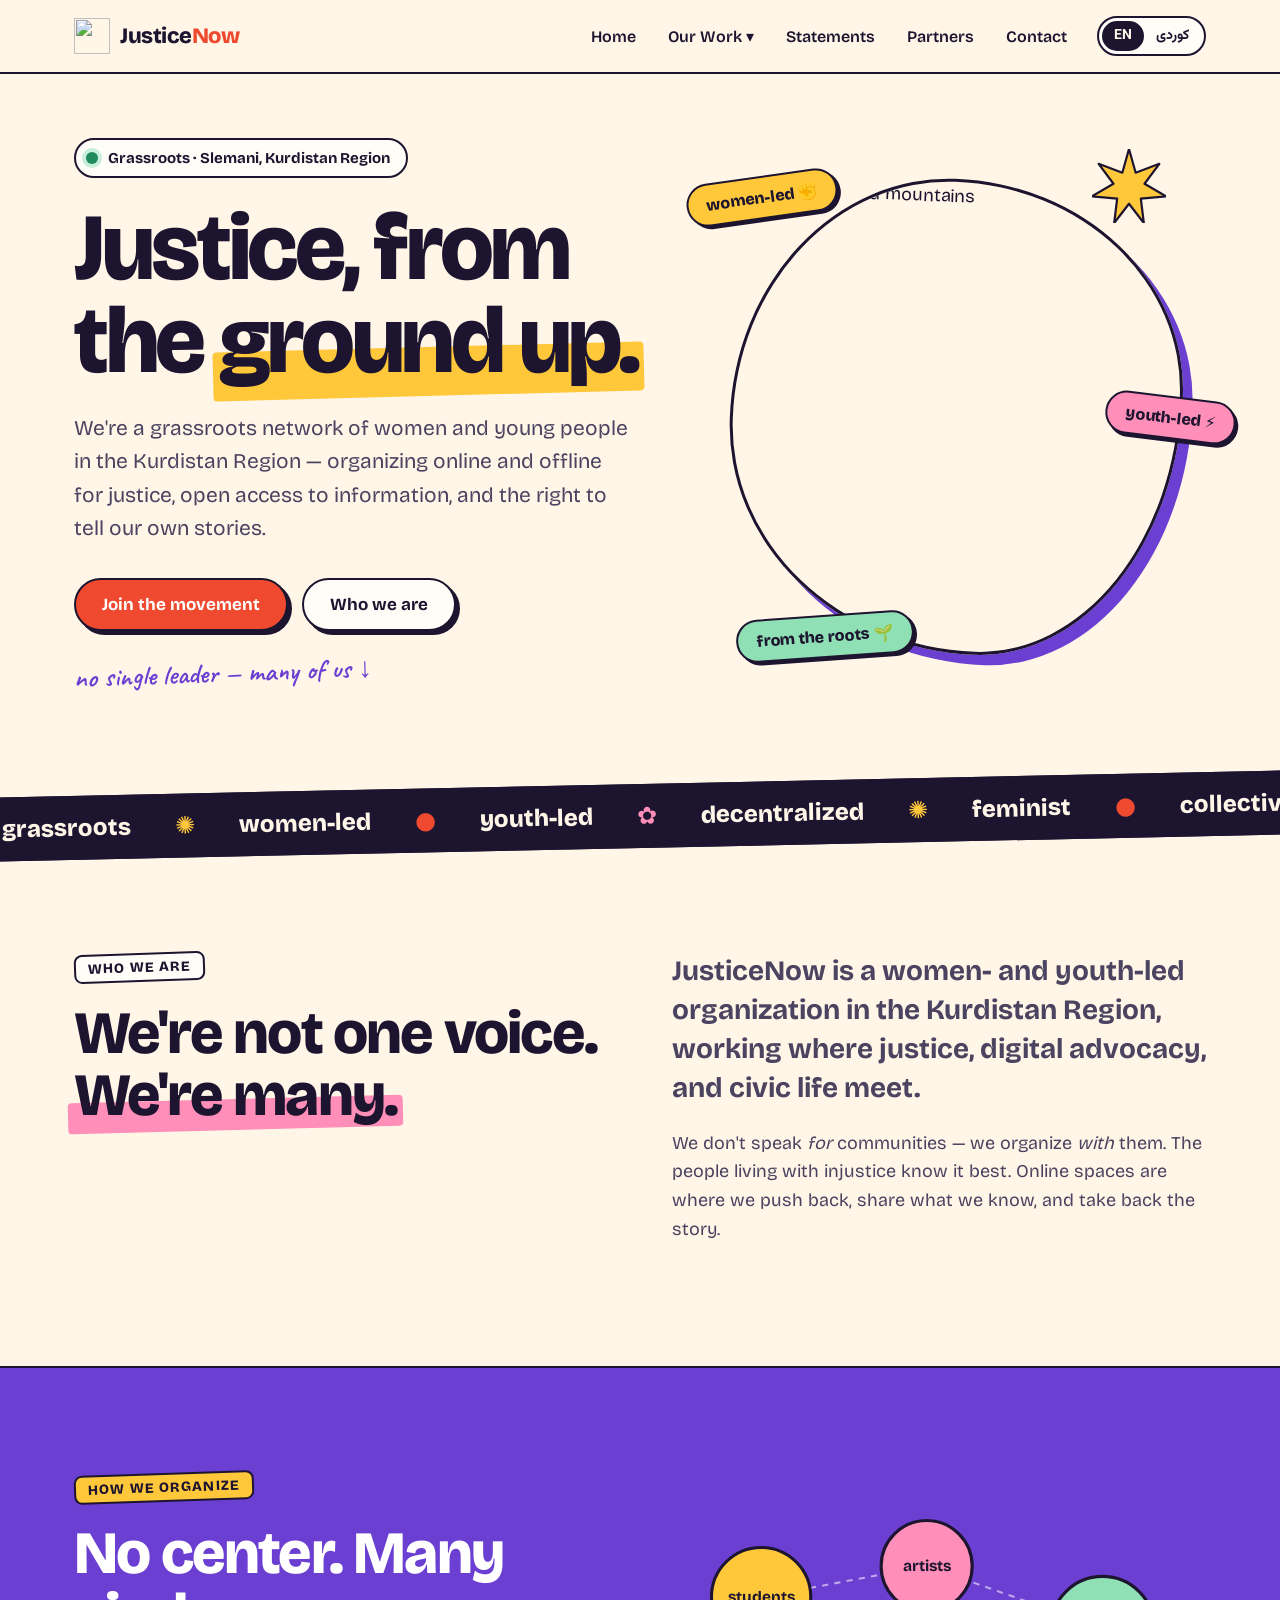
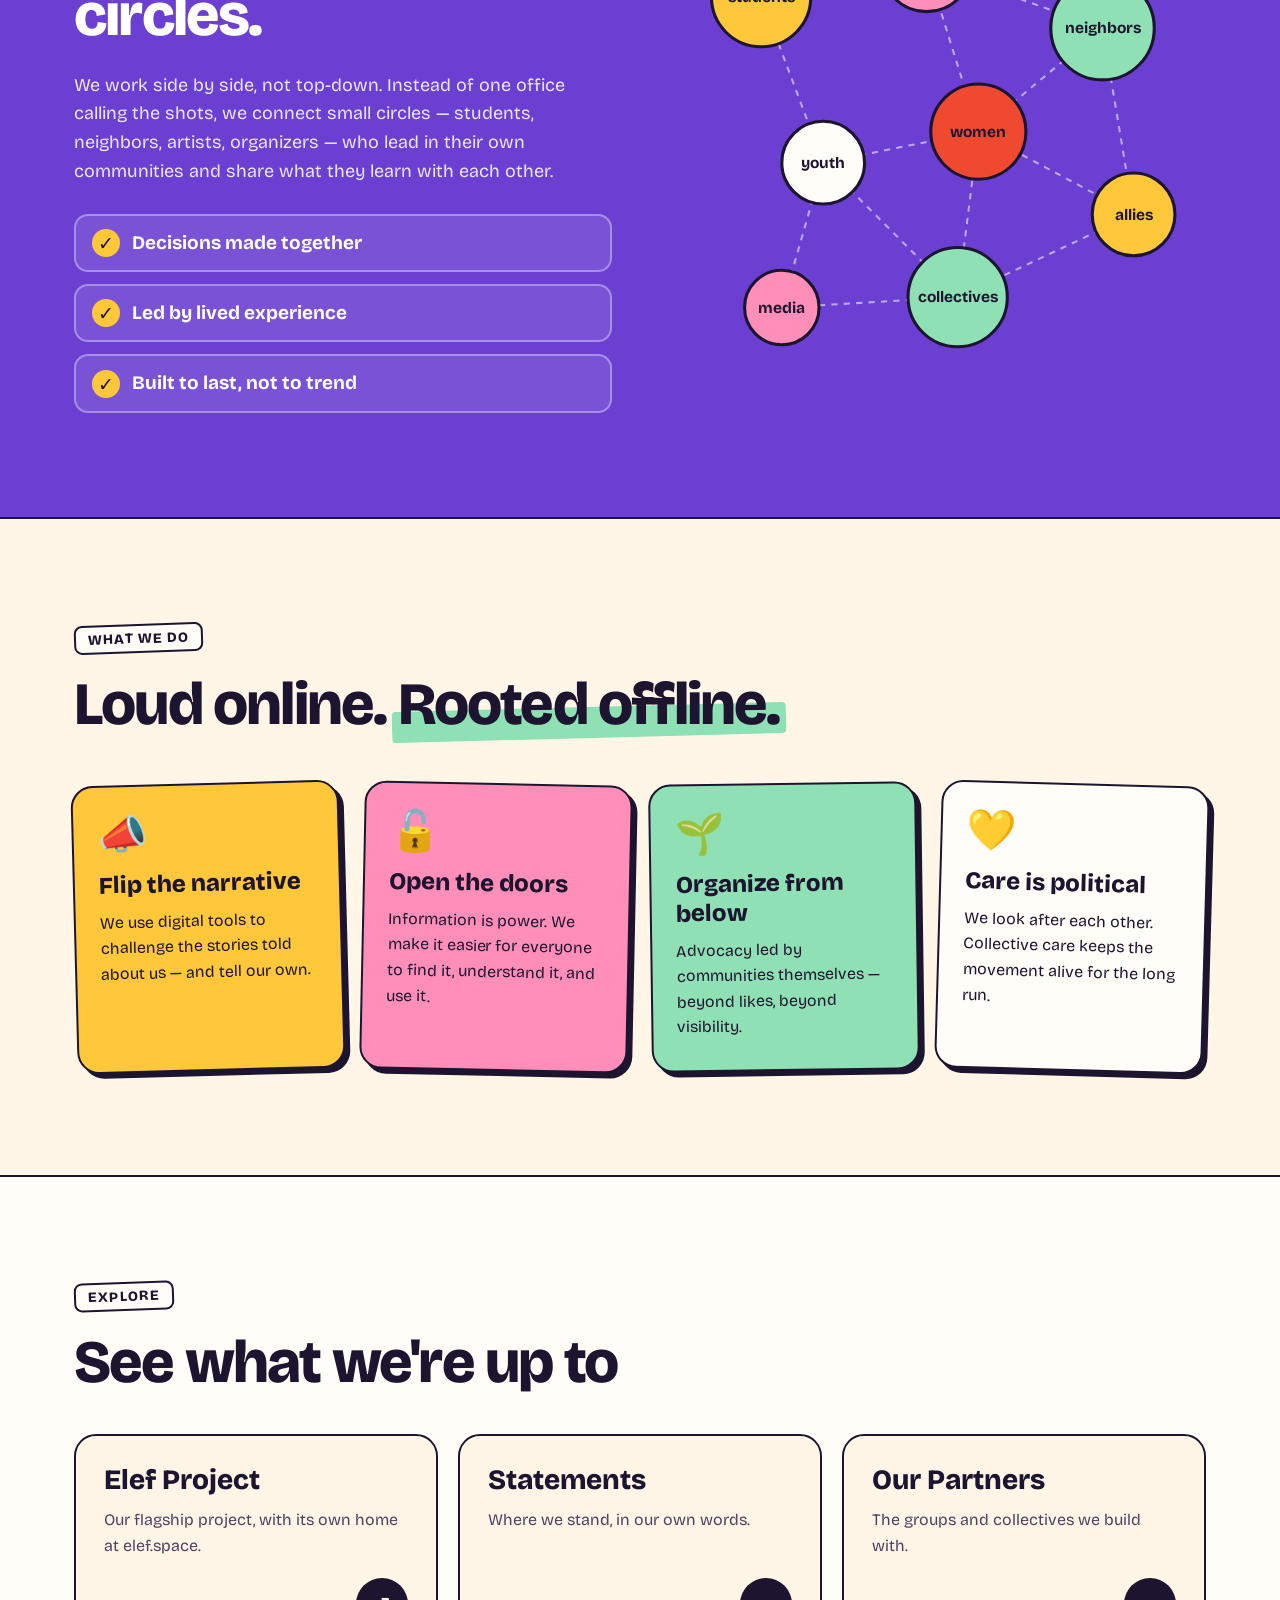
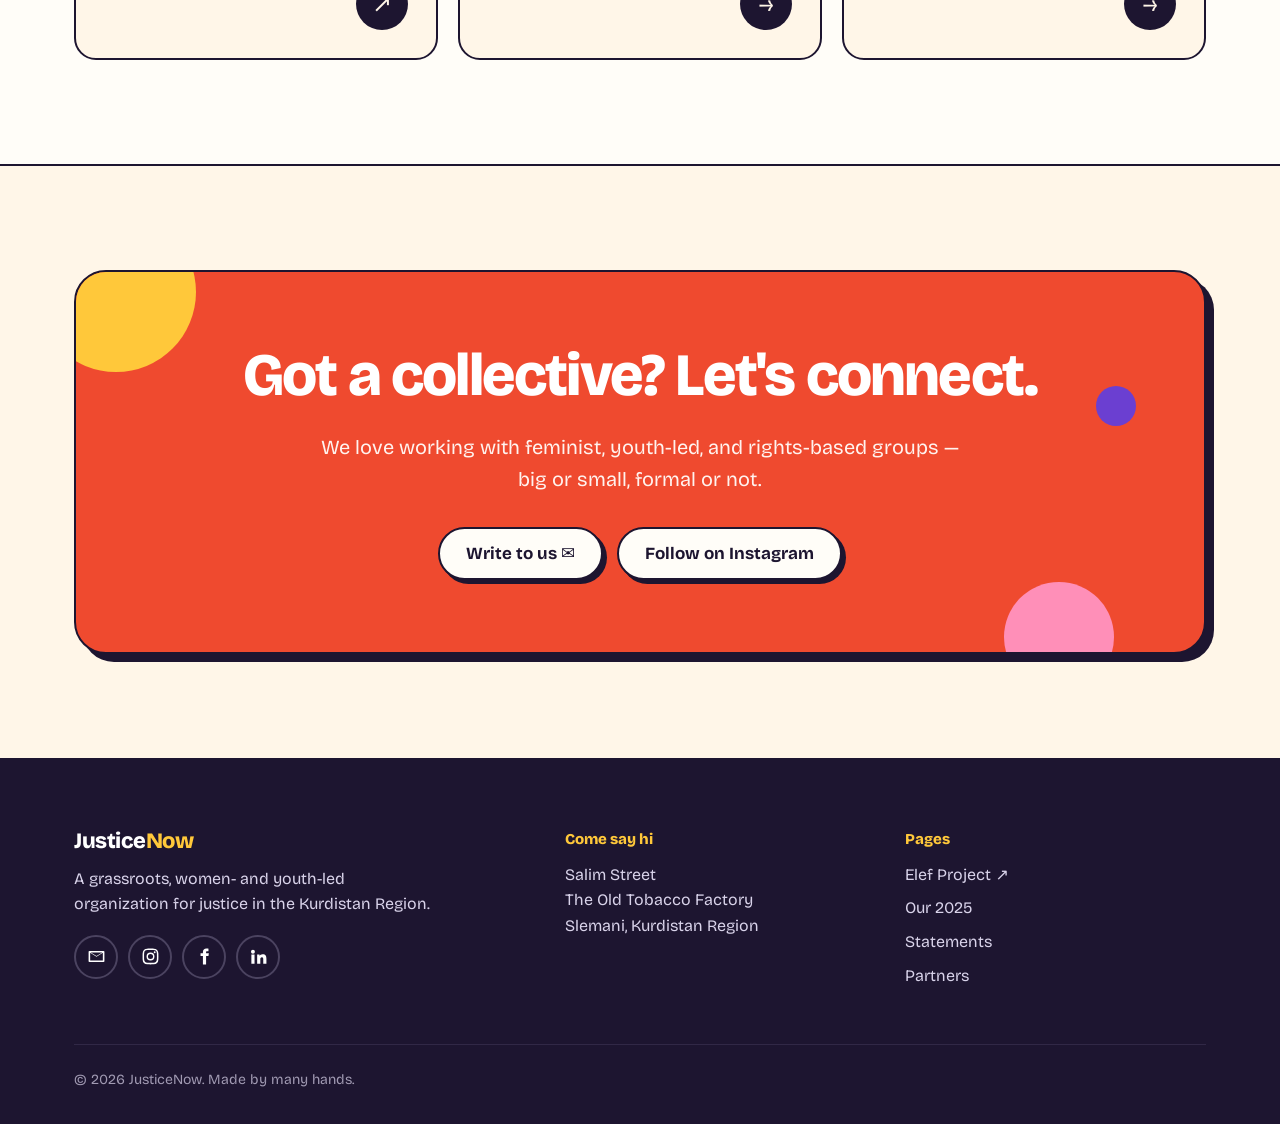
==== index.html @ c7a277af "Add files via upload" ====
<!doctype html>
<html lang="en" dir="ltr">
<head>
<meta charset="utf-8">
<meta name="viewport" content="width=device-width, initial-scale=1">
<title>JusticeNow · دادپەروەری ئێستا</title>
<meta name="description" content="JusticeNow is a grassroots, women- and youth-led organization in the Kurdistan Region organizing for justice, access to information, and the right to tell our own stories.">
<link rel="preconnect" href="https://fonts.googleapis.com">
<link rel="preconnect" href="https://fonts.gstatic.com" crossorigin>
<link href="https://fonts.googleapis.com/css2?family=Bricolage+Grotesque:opsz,wght@12..96,500;12..96,700;12..96,800&family=Caveat:wght@600&family=Vazirmatn:wght@400;500;700;900&display=swap" rel="stylesheet">
<link rel="icon" type="image/png" href="images/favicon.png">
<link rel="apple-touch-icon" href="images/apple-touch-icon.png">
<link rel="stylesheet" href="style.css">
</head>
<body>

<header>
  <div class="wrap nav">
    <a class="logo" href="index.html"><img src="images/logo-icon.png" alt=""><span class="en">Justice<b>Now</b></span><span class="ku">دادپەروەری <b>ئێستا</b></span></a>
    <ul class="menu">
      <li><a href="index.html"><span class="en">Home</span><span class="ku">سەرەکی</span></a></li>
      <li>
        <button><span class="en">Our Work</span><span class="ku">کارەکانمان</span> ▾</button>
        <ul class="sub">
          <li><a href="https://elef.space" target="_blank" rel="noopener"><span class="en">Elef Project ↗</span><span class="ku">پڕۆژەی ئەلف ↗</span></a></li>
          <li><a href="2025.html"><span class="en">Our 2025</span><span class="ku">ساڵی ٢٠٢٥مان</span></a></li>
        </ul>
      </li>
      <li><a href="statements.html"><span class="en">Statements</span><span class="ku">بەیاننامەکان</span></a></li>
      <li><a href="partners.html"><span class="en">Partners</span><span class="ku">هاوبەشەکان</span></a></li>
      <li><a href="#contact"><span class="en">Contact</span><span class="ku">پەیوەندی</span></a></li>
    </ul>
    <button class="lang" aria-label="Switch language / گۆڕینی زمان"><span class="l-en">EN</span><span class="l-ku">کوردی</span></button>
    <button class="burger" aria-label="Menu" aria-expanded="false"><span></span><span></span><span></span></button>
  </div>
</header>

<main id="top">
  <!-- Hero -->
  <div class="hero">
    <div class="wrap hero-grid">
      <div>
        <span class="kicker"><span class="dot"></span><span class="en">Grassroots · Slemani, Kurdistan Region</span><span class="ku">بنچینەیی · سلێمانی، هەرێمی کوردستان</span></span>
        <h1 class="en">Justice, from the <span class="mark">ground&nbsp;up.</span></h1>
        <h1 class="ku">دادپەروەری، لە <span class="mark">خوارەوە</span> دەست پێدەکات.</h1>
        <p class="sub-copy en">We're a grassroots network of women and young people in the Kurdistan Region — organizing online and offline for justice, open access to information, and the right to tell our own stories.</p>
        <p class="sub-copy ku">ئێمە تۆڕێکی بنچینەیی ژنان و گەنجانین لە هەرێمی کوردستان — بە ئۆنلاین و ئۆفلاین خۆمان ڕێکدەخەین بۆ دادپەروەری، دەستگەیشتنی ئازاد بە زانیاری، و مافی گێڕانەوەی چیرۆکەکانی خۆمان.</p>
        <div class="btns">
          <a class="btn btn-coral" href="#join"><span class="en">Join the movement</span><span class="ku">بەشدار بە لە بزووتنەوەکە</span></a>
          <a class="btn btn-light" href="#who"><span class="en">Who we are</span><span class="ku">ئێمە کێین</span></a>
        </div>
        <div class="scribble hand"><span class="en">no single leader — many of us ↓</span><span class="ku">یەک سەرکردە نییە — ئێمە زۆرین ↓</span></div>
      </div>
      <div class="photo-wrap">
        <svg class="star" viewBox="0 0 100 100" aria-hidden="true"><path d="M50 0l9 32 32-12-20 27 29 17-34 3 4 33-20-26-20 26 4-33-34-3 29-17L9 20l32 12z" fill="#ffc83a" stroke="#1d1530" stroke-width="3" stroke-linejoin="round"/></svg>
        <div class="photo"><img src="images/mountains.jpeg" alt="Snow-covered mountains"></div>
        <span class="sticker s1"><span class="en">women-led ✊</span><span class="ku">بە سەرکردایەتی ژنان ✊</span></span>
        <span class="sticker s2"><span class="en">youth-led ⚡</span><span class="ku">بە سەرکردایەتی گەنجان ⚡</span></span>
        <span class="sticker s3"><span class="en">from the roots 🌱</span><span class="ku">لە ڕەگەوە 🌱</span></span>
      </div>
    </div>
  </div>

  <!-- Marquee -->
  <div class="marquee" aria-hidden="true">
    <div class="track en">
      <span>grassroots</span><span>women-led</span><span>youth-led</span><span>decentralized</span><span>feminist</span><span>collective care</span>
      <span>grassroots</span><span>women-led</span><span>youth-led</span><span>decentralized</span><span>feminist</span><span>collective care</span>
    </div>
    <div class="track ku">
      <span>بنچینەیی</span><span>بە سەرکردایەتی ژنان</span><span>بە سەرکردایەتی گەنجان</span><span>ناناوەندی</span><span>جوڵانەوەی ژنان</span><span>گرنگیدانی بەکۆمەڵ</span>
      <span>بنچینەیی</span><span>بە سەرکردایەتی ژنان</span><span>بە سەرکردایەتی گەنجان</span><span>ناناوەندی</span><span>جوڵانەوەی ژنان</span><span>گرنگیدانی بەکۆمەڵ</span>
    </div>
  </div>

  <!-- Who we are -->
  <section id="who">
    <div class="wrap who">
      <div>
        <span class="tag"><span class="en">Who we are</span><span class="ku">ئێمە کێین</span></span>
        <h2 class="en">We're not one voice. <span class="mark pink">We're many.</span></h2>
        <h2 class="ku">ئێمە یەک دەنگ نین. <span class="mark pink">ئێمە زۆرین.</span></h2>
      </div>
      <div>
        <p class="big en">JusticeNow is a women- and youth-led organization in the Kurdistan Region, working where justice, digital advocacy, and civic life meet.</p>
        <p class="big ku">دادپەروەری ئێستا ڕێکخراوێکە بە سەرکردایەتی ژنان و گەنجان لە هەرێمی کوردستان، کار دەکات لەو شوێنەی دادپەروەری، داکۆکیی دیجیتاڵی و ژیانی مەدەنی تێیدا بەیەک دەگەن.</p>
        <p class="en">We don't speak <em>for</em> communities — we organize <em>with</em> them. The people living with injustice know it best. Online spaces are where we push back, share what we know, and take back the story.</p>
        <p class="ku">ئێمە لە جیاتی کۆمەڵگاکان قسە ناکەین — لەگەڵیان خۆمان ڕێکدەخەین. ئەوانەی لەگەڵ نادادپەروەریدا دەژین، باشتر لە هەمووان دەیناسن. بۆشاییە ئۆنلاینەکان ئەو شوێنەن کە تێیدا بەرەنگاری دەبینەوە، زانیاری هاوبەش دەکەین و چیرۆکەکەمان دەگەڕێنینەوە بۆ خۆمان.</p>
      </div>
    </div>
  </section>

  <!-- Decentralized -->
  <section class="circles">
    <div class="wrap">
      <div>
        <span class="tag"><span class="en">How we organize</span><span class="ku">چۆن خۆمان ڕێکدەخەین</span></span>
        <h2 class="en">No center. Many circles.</h2>
        <h2 class="ku">بێ ناوەند. چەندین بازنە.</h2>
        <p class="en">We work side by side, not top-down. Instead of one office calling the shots, we connect small circles — students, neighbors, artists, organizers — who lead in their own communities and share what they learn with each other.</p>
        <p class="ku">ئێمە شان بە شان کار دەکەین، نەک لە سەرەوە بۆ خوارەوە. لە جیاتی ئەوەی یەک نووسینگە بڕیار بدات، بازنە بچووکەکان پێکەوە دەبەستینەوە — خوێندکاران، دراوسێکان، هونەرمەندان، ڕێکخەران — کە لە کۆمەڵگای خۆیاندا پێشەنگن و ئەوەی فێری دەبن لەگەڵ یەکتردا هاوبەشی دەکەن.</p>
        <ul class="checks">
          <li><span class="en">Decisions made together</span><span class="ku">بڕیارەکان بەیەکەوە دەدرێن</span></li>
          <li><span class="en">Led by lived experience</span><span class="ku">ئەزموونی ژیان ڕێبەرمانە</span></li>
          <li><span class="en">Built to last, not to trend</span><span class="ku">بۆ مانەوە دروست کراوە، نەک بۆ ترێند</span></li>
        </ul>
      </div>
      <svg class="net" viewBox="0 0 520 460" role="img" aria-label="A network of connected circles with no center">
        <line x1="90" y1="90" x2="250" y2="60"/><line x1="250" y1="60" x2="420" y2="120"/>
        <line x1="90" y1="90" x2="150" y2="250"/><line x1="250" y1="60" x2="300" y2="220"/>
        <line x1="420" y1="120" x2="300" y2="220"/><line x1="150" y1="250" x2="300" y2="220"/>
        <line x1="420" y1="120" x2="450" y2="300"/><line x1="300" y1="220" x2="450" y2="300"/>
        <line x1="150" y1="250" x2="110" y2="390"/><line x1="150" y1="250" x2="280" y2="380"/>
        <line x1="300" y1="220" x2="280" y2="380"/><line x1="450" y1="300" x2="280" y2="380"/>
        <line x1="110" y1="390" x2="280" y2="380"/>
        <circle class="n" cx="90"  cy="90"  r="48" fill="#ffc83a"/>
        <circle class="n" cx="250" cy="60"  r="44" fill="#ff8fb8"/>
        <circle class="n" cx="420" cy="120" r="50" fill="#8fe0b5"/>
        <circle class="n" cx="150" cy="250" r="40" fill="#fffdf8"/>
        <circle class="n" cx="300" cy="220" r="46" fill="#ef4a2f"/>
        <circle class="n" cx="450" cy="300" r="40" fill="#ffc83a"/>
        <circle class="n" cx="110" cy="390" r="36" fill="#ff8fb8"/>
        <circle class="n" cx="280" cy="380" r="48" fill="#8fe0b5"/>
        <g class="en">
          <text x="90" y="95">students</text><text x="250" y="65">artists</text><text x="420" y="125">neighbors</text>
          <text x="150" y="255">youth</text><text x="300" y="225">women</text><text x="450" y="305">allies</text>
          <text x="110" y="395">media</text><text x="280" y="385">collectives</text>
        </g>
        <g class="ku">
          <text x="90" y="95">خوێندکاران</text><text x="250" y="65">هونەرمەندان</text><text x="420" y="125">دراوسێکان</text>
          <text x="150" y="255">گەنجان</text><text x="300" y="225">ژنان</text><text x="450" y="305">هاوپەیمانان</text>
          <text x="110" y="395">میدیا</text><text x="280" y="385">کۆمەڵەکان</text>
        </g>
      </svg>
    </div>
  </section>

  <!-- Values -->
  <section>
    <div class="wrap">
      <span class="tag"><span class="en">What we do</span><span class="ku">چی دەکەین</span></span>
      <h2 class="en">Loud online. <span class="mark green">Rooted offline.</span></h2>
      <h2 class="ku">دەنگبەرز لە ئۆنلاین. <span class="mark green">ڕەگداکوتاو لە ئۆفلاین.</span></h2>
      <div class="values">
        <div class="card">
          <div class="icon">📣</div>
          <h3 class="en">Flip the narrative</h3><h3 class="ku">گێڕانەوەکە بگۆڕە</h3>
          <p class="en">We use digital tools to challenge the stories told about us — and tell our own.</p>
          <p class="ku">ئامرازە دیجیتاڵییەکان بەکاردەهێنین بۆ بەرەنگاربوونەوەی ئەو چیرۆکانەی دەربارەی ئێمە دەگێڕدرێنەوە — و چیرۆکی خۆمان دەگێڕینەوە.</p>
        </div>
        <div class="card">
          <div class="icon">🔓</div>
          <h3 class="en">Open the doors</h3><h3 class="ku">دەرگاکان بکەرەوە</h3>
          <p class="en">Information is power. We make it easier for everyone to find it, understand it, and use it.</p>
          <p class="ku">زانیاری هێزە. ئاسانی دەکەین بۆ هەمووان کە بیدۆزنەوە، تێی بگەن و بەکاری بهێنن.</p>
        </div>
        <div class="card">
          <div class="icon">🌱</div>
          <h3 class="en">Organize from below</h3><h3 class="ku">لە خوارەوە ڕێکبخە</h3>
          <p class="en">Advocacy led by communities themselves — beyond likes, beyond visibility.</p>
          <p class="ku">داکۆکییەک کە خودی کۆمەڵگاکان سەرکردایەتی دەکەن — زیاتر لە لایک، زیاتر لە دەرکەوتن.</p>
        </div>
        <div class="card">
          <div class="icon">💛</div>
          <h3 class="en">Care is political</h3><h3 class="ku">گرنگیدان سیاسییە</h3>
          <p class="en">We look after each other. Collective care keeps the movement alive for the long run.</p>
          <p class="ku">ئاگامان لە یەکترە. گرنگیدانی بەکۆمەڵ بزووتنەوەکە بۆ ماوەیەکی درێژ زیندوو دەهێڵێتەوە.</p>
        </div>
      </div>
    </div>
  </section>

  <!-- Explore -->
  <section class="explore-sec">
    <div class="wrap">
      <span class="tag"><span class="en">Explore</span><span class="ku">بگەڕێ</span></span>
      <h2 class="en">See what we're up to</h2>
      <h2 class="ku">بزانە خەریکی چین</h2>
      <div class="explore">
        <a class="tile" href="https://elef.space" target="_blank" rel="noopener">
          <div><h3 class="en">Elef Project</h3><h3 class="ku">پڕۆژەی ئەلف</h3>
          <p class="en">Our flagship project, with its own home at elef.space.</p>
          <p class="ku">پڕۆژە سەرەکییەکەمان، لە ماڵپەڕی تایبەتی خۆی: elef.space</p></div>
          <span class="go">↗</span>
        </a>
        <a class="tile" href="statements.html">
          <div><h3 class="en">Statements</h3><h3 class="ku">بەیاننامەکان</h3>
          <p class="en">Where we stand, in our own words.</p>
          <p class="ku">هەڵوێستەکانمان، بە زمانی خۆمان.</p></div>
          <span class="go">→</span>
        </a>
        <a class="tile" href="partners.html">
          <div><h3 class="en">Our Partners</h3><h3 class="ku">هاوبەشەکانمان</h3>
          <p class="en">The groups and collectives we build with.</p>
          <p class="ku">ئەو گرووپ و کۆمەڵانەی لەگەڵیاندا بنیاد دەنێین.</p></div>
          <span class="go">→</span>
        </a>
      </div>
    </div>
  </section>

  <!-- Join -->
  <section id="join">
    <div class="wrap">
      <div class="cta">
        <span class="blob b1"></span><span class="blob b2"></span><span class="blob b3"></span>
        <h2 class="en">Got a collective? Let's connect.</h2>
        <h2 class="ku">کۆمەڵەیەکت هەیە؟ با پێکەوە ببەستینەوە.</h2>
        <p class="en">We love working with feminist, youth-led, and rights-based groups — big or small, formal or not.</p>
        <p class="ku">حەز دەکەین لەگەڵ گرووپەکانی جوڵانەوەی ژنان، گەنجان و مافپەروەرەکان کار بکەین — گەورە بن یان بچووک، فەرمی بن یان نا.</p>
        <div class="btns" style="justify-content:center">
          <a class="btn btn-light" href="mailto:contact@justice-now.org"><span class="en">Write to us ✉️</span><span class="ku">بۆمان بنووسە ✉️</span></a>
          <a class="btn btn-light" href="https://www.instagram.com/justicenow__org"><span class="en">Follow on Instagram</span><span class="ku">لە ئینستاگرام فۆڵۆمان بکە</span></a>
        </div>
      </div>
    </div>
  </section>
</main>

<footer id="contact">
  <div class="wrap">
    <div class="foot">
      <div>
        <a class="logo" href="index.html"><span class="en">Justice<b>Now</b></span><span class="ku">دادپەروەری <b>ئێستا</b></span></a>
        <p class="en" style="margin:0;max-width:360px">A grassroots, women- and youth-led organization for justice in the Kurdistan Region.</p>
        <p class="ku" style="margin:0;max-width:360px">ڕێکخراوێکی بنچینەیی بە سەرکردایەتی ژنان و گەنجان بۆ دادپەروەری لە هەرێمی کوردستان.</p>
        <div class="socials">
          <a href="mailto:contact@justice-now.org" aria-label="Email"><svg viewBox="0 0 24 24"><path d="M3 5h18a1 1 0 0 1 1 1v12a1 1 0 0 1-1 1H3a1 1 0 0 1-1-1V6a1 1 0 0 1 1-1zm9 7.2L4 7.3V17h16V7.3l-8 4.9zM19.3 7H4.7L12 11.5 19.3 7z"/></svg></a>
          <a href="https://www.instagram.com/justicenow__org" aria-label="Instagram"><svg viewBox="0 0 24 24"><path d="M12 7a5 5 0 1 0 0 10 5 5 0 0 0 0-10zm0 8.2a3.2 3.2 0 1 1 0-6.4 3.2 3.2 0 0 1 0 6.4zM17.3 5.5a1.2 1.2 0 1 0 0 2.4 1.2 1.2 0 0 0 0-2.4zM12 2c-2.7 0-3 0-4.1.1C4.3 2.2 2.2 4.3 2.1 7.9 2 9 2 9.3 2 12s0 3 .1 4.1c.1 3.6 2.2 5.7 5.8 5.8 1.1.1 1.4.1 4.1.1s3 0 4.1-.1c3.6-.1 5.7-2.2 5.8-5.8.1-1.1.1-1.4.1-4.1s0-3-.1-4.1c-.1-3.6-2.2-5.7-5.8-5.8C15 2 14.7 2 12 2zm0 1.8c2.7 0 3 0 4 .1 2.6.1 3.9 1.4 4 4 .1 1 .1 1.3.1 4s0 3-.1 4c-.1 2.6-1.4 3.9-4 4-1 .1-1.3.1-4 .1s-3 0-4-.1c-2.6-.1-3.9-1.4-4-4-.1-1-.1-1.3-.1-4s0-3 .1-4c.1-2.6 1.4-3.9 4-4 1-.1 1.3-.1 4-.1z"/></svg></a>
          <a href="https://www.facebook.com/profile.php?id=61585709613822" aria-label="Facebook"><svg viewBox="0 0 24 24"><path d="M14 8V6.5c0-.7.2-1.2 1.3-1.2H17V2.2C16.7 2.1 15.6 2 14.4 2 11.8 2 10 3.6 10 6.4V8H7v3.5h3V22h4V11.5h3l.5-3.5H14z"/></svg></a>
          <a href="https://www.linkedin.com/company/justicenow" aria-label="LinkedIn"><svg viewBox="0 0 24 24"><path d="M4.98 3.5a2.5 2.5 0 1 1 0 5 2.5 2.5 0 0 1 0-5zM3 9.5h4V21H3V9.5zm6.5 0h3.8v1.6h.1c.5-1 1.8-2 3.8-2 4 0 4.8 2.6 4.8 6V21h-4v-5.1c0-1.2 0-2.8-1.7-2.8s-2 1.3-2 2.7V21h-4V9.5z"/></svg></a>
        </div>
      </div>
      <div>
        <h4><span class="en">Come say hi</span><span class="ku">سەردانمان بکە</span></h4>
        <p class="en" style="margin:0">Salim Street<br>The Old Tobacco Factory<br>Slemani, Kurdistan Region</p>
        <p class="ku" style="margin:0">شەقامی سالم<br>کارگەی جگەرەی کۆن<br>سلێمانی، هەرێمی کوردستان</p>
      </div>
      <div>
        <h4><span class="en">Pages</span><span class="ku">پەڕەکان</span></h4>
        <ul>
          <li><a href="https://elef.space" target="_blank" rel="noopener"><span class="en">Elef Project ↗</span><span class="ku">پڕۆژەی ئەلف ↗</span></a></li>
          <li><a href="2025.html"><span class="en">Our 2025</span><span class="ku">ساڵی ٢٠٢٥مان</span></a></li>
          <li><a href="statements.html"><span class="en">Statements</span><span class="ku">بەیاننامەکان</span></a></li>
          <li><a href="partners.html"><span class="en">Partners</span><span class="ku">هاوبەشەکان</span></a></li>
        </ul>
      </div>
    </div>
    <div class="copy"><span class="en">© 2026 JusticeNow. Made by many hands.</span><span class="ku">© ٢٠٢٦ دادپەروەری ئێستا. بە دەستی زۆرەوە دروست کراوە.</span></div>
  </div>
</footer>

<script src="site.js"></script>
</body>
</html>
---- style.css ----
:root {
    --ink: #1d1530;
    --ink-soft: #4b4360;
    --cream: #fff6e8;
    --paper: #fffdf8;
    --coral: #ef4a2f;
    --sun: #ffc83a;
    --green: #1f8a5b;
    --mint: #8fe0b5;
    --violet: #6b3fd1;
    --pink: #ff8fb8;
    --line: #1d1530;
    --max: 1180px;
    --font: "Bricolage Grotesque", system-ui, sans-serif;
  }
  html[lang="ckb"] { --font: Vazirmatn, system-ui, sans-serif; }
  html[lang="en"] .ku, html[lang="ckb"] .en { display: none !important; }

  * { box-sizing: border-box; }
  html { scroll-behavior: smooth; overflow-x: clip; }
  body {
    margin: 0; background: var(--cream); color: var(--ink);
    font: 400 18px/1.6 var(--font);
    overflow-x: clip;
  }
  html[lang="ckb"] body { line-height: 1.85; }
  img { max-width: 100%; display: block; }
  a { color: inherit; }
  .wrap { max-width: var(--max); margin: 0 auto; padding: 0 24px; }
  .hand { font-family: Caveat, cursive; font-weight: 600; }
  html[lang="ckb"] .hand { font-family: Vazirmatn, sans-serif; font-weight: 700; font-size: 20px; }

  /* Marker highlight */
  .mark { position: relative; z-index: 0; }
  .mark::before {
    content: ""; position: absolute; inset: 55% -6px 2% -6px; z-index: -1;
    background: var(--sun); border-radius: 4px; transform: rotate(-1.5deg);
  }
  .mark.pink::before { background: var(--pink); }
  .mark.green::before { background: var(--mint); }

  /* Header */
  header {
    position: sticky; top: 0; z-index: 20; background: var(--cream);
    border-bottom: 2px solid var(--line);
  }
  .nav { display: flex; align-items: center; gap: 16px; height: 72px; }
  .logo {
    display: flex; align-items: center; text-decoration: none;
    font: 800 22px/1 var(--font); letter-spacing: -0.02em; white-space: nowrap;
  }
  header .logo { flex: none; }
  .logo img { width: 36px; height: 36px; object-fit: contain; margin-inline-end: 10px; }
  .logo b { color: var(--coral); font-weight: 800; }
  .menu { display: flex; gap: 4px; list-style: none; margin: 0; margin-inline-start: auto; padding: 0; }
  .menu > li { position: relative; }
  .menu a, .menu button {
    display: block; padding: 8px 14px; border-radius: 99px;
    font: 600 16px var(--font); text-decoration: none;
    background: none; border: 0; color: var(--ink); cursor: pointer;
  }
  .menu a:hover, .menu button:hover { background: var(--sun); }
  .sub {
    display: none; position: absolute; top: 100%; inset-inline-start: 0; min-width: 190px;
    list-style: none; margin: 0; padding: 8px;
    background: var(--paper); border: 2px solid var(--line); border-radius: 16px;
    box-shadow: 4px 4px 0 var(--line);
  }
  .menu li:hover > .sub, .menu li:focus-within > .sub { display: block; }
  .lang {
    flex: none; border: 2px solid var(--line); border-radius: 99px; background: var(--paper);
    padding: 3px; display: flex; cursor: pointer; font: 700 14px Vazirmatn, sans-serif; color: var(--ink);
  }
  .lang span { padding: 4px 12px; border-radius: 99px; }
  html[lang="en"] .lang .l-en, html[lang="ckb"] .lang .l-ku { background: var(--ink); color: var(--cream); }
  .burger { display: none; background: none; border: 0; padding: 8px; cursor: pointer; }
  .burger span { display: block; width: 26px; height: 3px; margin: 5px 0; background: var(--ink); border-radius: 2px; }

  /* Hero */
  .hero { padding: 64px 0 88px; position: relative; }
  .hero-grid { display: grid; grid-template-columns: 1.15fr 1fr; gap: 56px; align-items: center; }
  .kicker {
    display: inline-flex; align-items: center; gap: 10px; padding: 6px 16px 6px 10px;
    border: 2px solid var(--line); border-radius: 99px; background: var(--paper);
    font-weight: 700; font-size: 15px;
  }
  .kicker .dot { width: 12px; height: 12px; border-radius: 50%; background: var(--green); box-shadow: 0 0 0 4px #c6efd9; }
  .hero h1 {
    font: 800 clamp(48px, 7.4vw, 96px)/0.98 var(--font); letter-spacing: -0.035em;
    margin: 24px 0 24px;
  }
  html[lang="ckb"] .hero h1 { letter-spacing: 0; line-height: 1.3; font-weight: 900; font-size: clamp(42px, 6.4vw, 82px); }
  .hero .sub-copy { font-size: clamp(18px, 2vw, 21px); color: var(--ink-soft); max-width: 560px; margin: 0 0 32px; }
  .btns { display: flex; flex-wrap: wrap; gap: 14px; }
  .btn {
    display: inline-flex; align-items: center; gap: 8px; padding: 14px 26px; border-radius: 99px;
    font: 700 17px var(--font); text-decoration: none; border: 2px solid var(--line);
    box-shadow: 4px 4px 0 var(--line); transition: transform .12s, box-shadow .12s;
  }
  .btn:hover { transform: translate(-2px, -2px); box-shadow: 6px 6px 0 var(--line); }
  .btn-coral { background: var(--coral); color: #fff; }
  .btn-light { background: var(--paper); color: var(--ink); }

  .photo-wrap { position: relative; padding: 24px; }
  .photo {
    border: 3px solid var(--line); border-radius: 48% 52% 44% 56% / 52% 44% 56% 48%;
    overflow: hidden; aspect-ratio: 1 / 1.05; transform: rotate(2deg);
    box-shadow: 10px 10px 0 var(--violet);
  }
  .photo img { width: 100%; height: 100%; object-fit: cover; }
  .sticker {
    position: absolute; padding: 10px 18px; border: 2px solid var(--line); border-radius: 99px;
    font: 800 16px var(--font); white-space: nowrap; box-shadow: 3px 3px 0 var(--line);
  }
  .s1 { background: var(--sun); top: 4%; inset-inline-start: -4%; transform: rotate(-8deg); }
  .s2 { background: var(--pink); top: 46%; inset-inline-end: -6%; transform: rotate(7deg); }
  .s3 { background: var(--mint); bottom: 4%; inset-inline-start: 6%; transform: rotate(-4deg); }
  .star {
    position: absolute; width: 74px; height: 74px; top: -6px; inset-inline-end: 8%; z-index: 1;
    animation: spin 14s linear infinite;
  }
  .scribble { font-size: 28px; color: var(--violet); margin-top: 20px; display: inline-block; transform: rotate(-2deg); }

  /* Marquee */
  .marquee {
    background: var(--ink); color: var(--cream); overflow: hidden; white-space: nowrap;
    border-block: 2px solid var(--line); transform: rotate(-1.2deg); margin: 0 -20px;
  }
  .marquee .track { display: inline-flex; padding: 16px 0; animation: scroll 32s linear infinite; }
  .marquee span { font: 800 24px var(--font); padding: 0 22px; }
  .marquee span:nth-child(3n+1)::after { content: "✺"; color: var(--sun); padding-inline-start: 44px; }
  .marquee span:nth-child(3n+2)::after { content: "●"; color: var(--coral); padding-inline-start: 44px; }
  .marquee span:nth-child(3n)::after { content: "✿"; color: var(--pink); padding-inline-start: 44px; }

  /* Sections */
  section { padding: 104px 0; }
  .tag {
    display: inline-block; font: 800 14px var(--font); letter-spacing: 0.08em; text-transform: uppercase;
    padding: 4px 12px; border: 2px solid var(--line); border-radius: 8px; background: var(--paper);
    transform: rotate(-2deg); margin-bottom: 20px;
  }
  html[lang="ckb"] .tag { letter-spacing: 0; }
  h2 { font: 800 clamp(36px, 5vw, 60px)/1.04 var(--font); letter-spacing: -0.03em; margin: 0 0 24px; }
  html[lang="ckb"] h2 { letter-spacing: 0; line-height: 1.4; }

  .who { display: grid; grid-template-columns: 1fr 1fr; gap: 64px; align-items: start; }
  .who .big { font: 700 clamp(22px, 2.5vw, 28px)/1.4 var(--font); margin: 0 0 20px; }
  html[lang="ckb"] .who .big { line-height: 1.7; }
  .who p { margin: 0 0 18px; color: var(--ink-soft); }

  /* Decentralized network */
  .circles { background: var(--violet); color: #fff; border-block: 2px solid var(--line); }
  .circles .wrap { display: grid; grid-template-columns: 1fr 1fr; gap: 56px; align-items: center; }
  .circles .tag { color: var(--ink); background: var(--sun); }
  .circles p { color: #ece6ff; }
  .checks { list-style: none; padding: 0; margin: 28px 0 0; display: grid; gap: 12px; }
  .checks li {
    display: flex; gap: 12px; align-items: center; font-weight: 700; font-size: 19px;
    background: rgba(255, 255, 255, 0.1); border: 2px solid rgba(255, 255, 255, 0.35);
    border-radius: 14px; padding: 12px 16px;
  }
  .checks li::before {
    content: "✓"; flex: none; width: 28px; height: 28px; border-radius: 50%; display: grid; place-items: center;
    background: var(--sun); color: var(--ink); font-weight: 900;
  }
  .net { width: 100%; height: auto; overflow: visible; }
  .net line { stroke: #fff; stroke-width: 2; stroke-dasharray: 6 6; opacity: 0.55; }
  .net .n { stroke: var(--ink); stroke-width: 3; animation: bob 5s ease-in-out infinite; transform-box: fill-box; transform-origin: center; }
  .net .n:nth-of-type(2n) { animation-delay: -1.5s; }
  .net .n:nth-of-type(3n) { animation-delay: -3s; }
  .net text { font: 700 15px var(--font); fill: var(--ink); text-anchor: middle; pointer-events: none; }

  /* Values */
  .values { display: grid; grid-template-columns: repeat(4, 1fr); gap: 20px; margin-top: 48px; }
  .card {
    border: 2px solid var(--line); border-radius: 22px; padding: 28px 24px 30px;
    box-shadow: 5px 5px 0 var(--line); transition: transform .15s;
  }
  .card:hover { transform: rotate(0deg) translateY(-4px) !important; }
  .card:nth-child(1) { background: var(--sun); transform: rotate(-1.5deg); }
  .card:nth-child(2) { background: var(--pink); transform: rotate(1.2deg); }
  .card:nth-child(3) { background: var(--mint); transform: rotate(-0.8deg); }
  .card:nth-child(4) { background: var(--paper); transform: rotate(1.6deg); }
  .card .icon { font-size: 40px; line-height: 1; }
  .card h3 { font: 800 24px/1.2 var(--font); margin: 16px 0 10px; }
  .card p { margin: 0; font-size: 16px; color: var(--ink); }

  /* Explore */
  .explore-sec { background: var(--paper); border-block: 2px solid var(--line); }
  .explore { display: grid; grid-template-columns: repeat(3, 1fr); gap: 20px; margin-top: 40px; }
  .tile {
    display: flex; flex-direction: column; justify-content: space-between; min-height: 220px;
    padding: 28px; border: 2px solid var(--line); border-radius: 22px; text-decoration: none;
    background: var(--cream); transition: background .15s, transform .15s;
  }
  .tile:hover { background: var(--sun); transform: translateY(-4px); }
  .tile h3 { font: 800 28px/1.2 var(--font); margin: 0 0 10px; }
  .tile p { margin: 0; color: var(--ink-soft); font-size: 16px; }
  .tile .go {
    align-self: flex-end; width: 52px; height: 52px; border-radius: 50%; display: grid; place-items: center;
    background: var(--ink); color: var(--cream); font-size: 24px; margin-top: 20px;
  }
  html[dir="rtl"] .tile .go { transform: scaleX(-1); }

  /* CTA */
  .cta {
    position: relative; background: var(--coral); color: #fff; border: 2px solid var(--line);
    border-radius: 32px; padding: 72px 48px; text-align: center; box-shadow: 8px 8px 0 var(--line);
    overflow: hidden;
  }
  .cta h2 { color: #fff; }
  .cta p { max-width: 640px; margin: 0 auto 32px; font-size: 20px; color: #fff3ef; }
  .cta .blob { position: absolute; border-radius: 50%; }
  .cta .b1 { width: 160px; height: 160px; background: var(--sun); top: -60px; inset-inline-start: -40px; }
  .cta .b2 { width: 110px; height: 110px; background: var(--pink); bottom: -40px; inset-inline-end: 8%; }
  .cta .b3 { width: 40px; height: 40px; background: var(--violet); top: 30%; inset-inline-end: 6%; }
  .cta > *:not(.blob) { position: relative; }

  /* Footer */
  footer { background: var(--ink); color: #d9d3ea; padding: 72px 0 32px; font-size: 16px; }
  .foot { display: grid; grid-template-columns: 1.5fr 1fr 1fr; gap: 40px; }
  footer .logo { color: #fff; margin-bottom: 14px; }
  footer .logo b { color: var(--sun); }
  footer h4 { color: var(--sun); font: 800 15px var(--font); margin: 0 0 14px; }
  footer ul { list-style: none; margin: 0; padding: 0; }
  footer li { margin-bottom: 8px; }
  footer a { text-decoration: none; }
  footer a:hover { color: #fff; text-decoration: underline; }
  .socials { display: flex; gap: 10px; margin-top: 18px; }
  .socials a {
    width: 44px; height: 44px; display: grid; place-items: center; border-radius: 50%;
    border: 2px solid #4b4360; transition: background .15s;
  }
  .socials a:hover { background: var(--coral); border-color: var(--coral); }
  .socials svg { width: 19px; height: 19px; fill: #fff; }
  .copy { border-top: 1px solid #3a3150; margin-top: 48px; padding-top: 24px; font-size: 14px; opacity: 0.7; }

  @keyframes scroll { to { transform: translateX(-50%); } }
  html[dir="rtl"] .marquee .track { animation-name: scroll-rtl; }
  @keyframes scroll-rtl { to { transform: translateX(50%); } }
  @keyframes spin { to { transform: rotate(360deg); } }
  @keyframes bob { 50% { transform: translateY(-8px); } }
  @media (prefers-reduced-motion: reduce) {
    *, *::before, *::after { animation: none !important; transition: none !important; }
  }

  /* Tablet + phone */
  @media (max-width: 980px) {
    .values { grid-template-columns: 1fr 1fr; }
  }
  @media (max-width: 860px) {
    .burger { display: block; }
    .lang { margin-inline-start: auto; }
    .menu {
      display: none; position: absolute; top: 72px; left: 0; right: 0; flex-direction: column;
      background: var(--cream); border-bottom: 2px solid var(--line); padding: 12px 16px 20px; margin: 0;
    }
    .menu.open { display: flex; }
    .sub { display: block; position: static; border: 0; box-shadow: none; background: none; padding: 0; padding-inline-start: 14px; }
    .hero { padding: 40px 0 56px; }
    .hero-grid, .who, .circles .wrap, .explore, .foot { grid-template-columns: 1fr; gap: 32px; }
    .photo-wrap { max-width: 420px; margin: 0 auto; width: 100%; }
    section { padding: 72px 0; }
    .cta { padding: 56px 22px; }
    .wrap { padding: 0 16px; }
    .sticker { font-size: 14px; padding: 8px 14px; }
    .s1 { inset-inline-start: 0; }
    .s2 { inset-inline-end: 0; }
  }
  @media (max-width: 520px) {
    .values { grid-template-columns: 1fr; }
    .marquee span { font-size: 19px; }
    .logo { font-size: 19px; }
  }

  /* ---------- Inner pages ---------- */
  .page-hero { padding: 72px 0 56px; border-bottom: 2px solid var(--line); position: relative; overflow: hidden; isolation: isolate; }
  .page-hero h1 { font: 800 clamp(44px, 7vw, 84px)/1 var(--font); letter-spacing: -0.035em; margin: 0 0 20px; }
  html[lang="ckb"] .page-hero h1 { letter-spacing: 0; line-height: 1.3; }
  .page-hero p { font-size: clamp(18px, 2vw, 21px); color: var(--ink-soft); max-width: 680px; margin: 0; }
  .page-hero .dots { position: absolute; inset-inline-end: -40px; top: -40px; width: 260px; height: 260px; border-radius: 50%; background: var(--sun); border: 2px solid var(--line); z-index: -1; }
  .page-hero .dots::after { content: ""; position: absolute; width: 90px; height: 90px; border-radius: 50%; background: var(--pink); border: 2px solid var(--line); bottom: -30px; inset-inline-start: -20px; }
  .note {
    display: inline-block; margin-top: 20px; padding: 8px 14px; border-radius: 12px;
    background: var(--paper); border: 2px dashed var(--ink-soft); font-size: 15px;
  }

  /* Statements */
  .statements { display: grid; gap: 20px; }
  .stmt { border: 2px solid var(--line); border-radius: 22px; background: var(--paper); box-shadow: 5px 5px 0 var(--line); overflow: hidden; }
  .stmt summary {
    list-style: none; cursor: pointer; padding: 26px 28px; display: grid; grid-template-columns: 1fr auto; gap: 16px; align-items: center;
  }
  .stmt summary::-webkit-details-marker { display: none; }
  .stmt summary:hover { background: var(--cream); }
  .stmt .meta { display: flex; flex-wrap: wrap; gap: 8px; margin-bottom: 10px; }
  .chip { font: 700 13px var(--font); padding: 3px 10px; border-radius: 99px; border: 2px solid var(--line); }
  .chip.digital { background: var(--mint); }
  .chip.solidarity { background: var(--pink); }
  .chip.accountability { background: var(--sun); }
  .chip.date { background: var(--paper); }
  .stmt h2 { font: 800 clamp(22px, 2.6vw, 30px)/1.2 var(--font); letter-spacing: -0.015em; margin: 0; }
  .stmt .toggle {
    width: 48px; height: 48px; border-radius: 50%; display: grid; place-items: center; flex: none;
    background: var(--ink); color: var(--cream); font-size: 26px; font-weight: 700; transition: transform .2s;
  }
  .stmt[open] .toggle { transform: rotate(45deg); background: var(--coral); }
  .stmt .body { padding: 4px 28px 32px; border-top: 2px dashed var(--line); max-width: 820px; }
  .stmt .body p, .stmt .body li { color: var(--ink-soft); font-size: 17px; }
  .stmt .body h3 { font: 800 21px var(--font); margin: 28px 0 8px; color: var(--ink); }
  .stmt .body a { color: var(--violet); font-weight: 600; }
  .stmt .body blockquote {
    margin: 20px 0; padding: 16px 20px; border-inline-start: 6px solid var(--coral); background: var(--cream);
    border-radius: 0 12px 12px 0; font-weight: 700; color: var(--ink);
  }
  .stmt .body .shout { font-weight: 800; color: var(--ink); font-size: 19px; }
  .stmt .body ol, .stmt .body ul { padding-inline-start: 22px; }
  .stmt .body li { margin-bottom: 8px; }
  .soon { font-style: italic; color: var(--ink-soft); }
  .stmt .body [lang="en"] { direction: ltr; text-align: left; }

  /* Partners */
  .partners { display: grid; grid-template-columns: repeat(2, 1fr); gap: 24px; }
  .partner {
    display: grid; grid-template-columns: 140px 1fr; gap: 24px; align-items: center;
    border: 2px solid var(--line); border-radius: 22px; padding: 24px; background: var(--paper);
    box-shadow: 5px 5px 0 var(--line);
  }
  .partner:nth-child(5n+1) { transform: rotate(-0.6deg); }
  .partner:nth-child(5n+3) { transform: rotate(0.6deg); }
  .partner .logo-box {
    aspect-ratio: 1; border-radius: 18px; border: 2px solid var(--line); background: #fff;
    display: grid; place-items: center; padding: 14px; overflow: hidden;
  }
  .partner .logo-box img { max-height: 100%; object-fit: contain; }
  .partner h3 { font: 800 24px/1.2 var(--font); margin: 0 0 8px; }
  .partner p { margin: 0; color: var(--ink-soft); font-size: 16px; }
  .partner .chip { display: inline-block; margin-bottom: 10px; }
  .help {
    margin-top: 56px; background: var(--mint); border: 2px solid var(--line); border-radius: 24px; padding: 36px;
    display: grid; grid-template-columns: 1fr auto; gap: 24px; align-items: center; box-shadow: 6px 6px 0 var(--line);
  }
  .help h3 { font: 800 28px/1.2 var(--font); margin: 0 0 8px; }
  .help p { margin: 0; }

  /* 2025 */
  .year-intro { display: grid; grid-template-columns: 1fr 1fr; gap: 56px; }
  .year-intro .big { font: 700 clamp(22px, 2.5vw, 28px)/1.45 var(--font); margin: 0; }
  html[lang="ckb"] .year-intro .big { line-height: 1.75; }
  .year-intro p { color: var(--ink-soft); margin: 0 0 18px; }
  .gallery { display: grid; grid-template-columns: repeat(4, 1fr); gap: 20px; margin-top: 56px; }
  .polaroid {
    margin: 0; background: #fff; border: 2px solid var(--line); padding: 12px 12px 16px; border-radius: 6px;
    box-shadow: 5px 5px 0 var(--line);
  }
  .polaroid:nth-child(1) { transform: rotate(-2.5deg); }
  .polaroid:nth-child(2) { transform: rotate(1.8deg); }
  .polaroid:nth-child(3) { transform: rotate(-1.2deg); }
  .polaroid:nth-child(4) { transform: rotate(2.4deg); }
  .polaroid img { aspect-ratio: 1; object-fit: cover; width: 100%; border-radius: 3px; }
  .polaroid figcaption { font: 600 26px/1.2 Caveat, cursive; text-align: center; margin-top: 12px; }
  html[lang="ckb"] .polaroid figcaption { font: 700 17px/1.5 Vazirmatn, sans-serif; }

  @media (max-width: 980px) {
    .gallery { grid-template-columns: 1fr 1fr; }
    .partners { grid-template-columns: 1fr; }
  }
  @media (max-width: 860px) {
    .year-intro, .help { grid-template-columns: 1fr; gap: 24px; }
    .page-hero { padding: 48px 0 40px; }
    .page-hero .dots { width: 130px; height: 130px; top: -70px; inset-inline-end: -50px; }
    .page-hero .dots::after { width: 50px; height: 50px; bottom: -20px; }
    .stmt summary { padding: 20px; }
    .stmt .body { padding: 4px 20px 24px; }
    .help { padding: 26px 22px; }
  }
  @media (max-width: 520px) {
    .partner { grid-template-columns: 1fr; }
    .partner .logo-box { width: 120px; }
    .gallery { gap: 16px; }
    .polaroid figcaption { font-size: 21px; }
  }
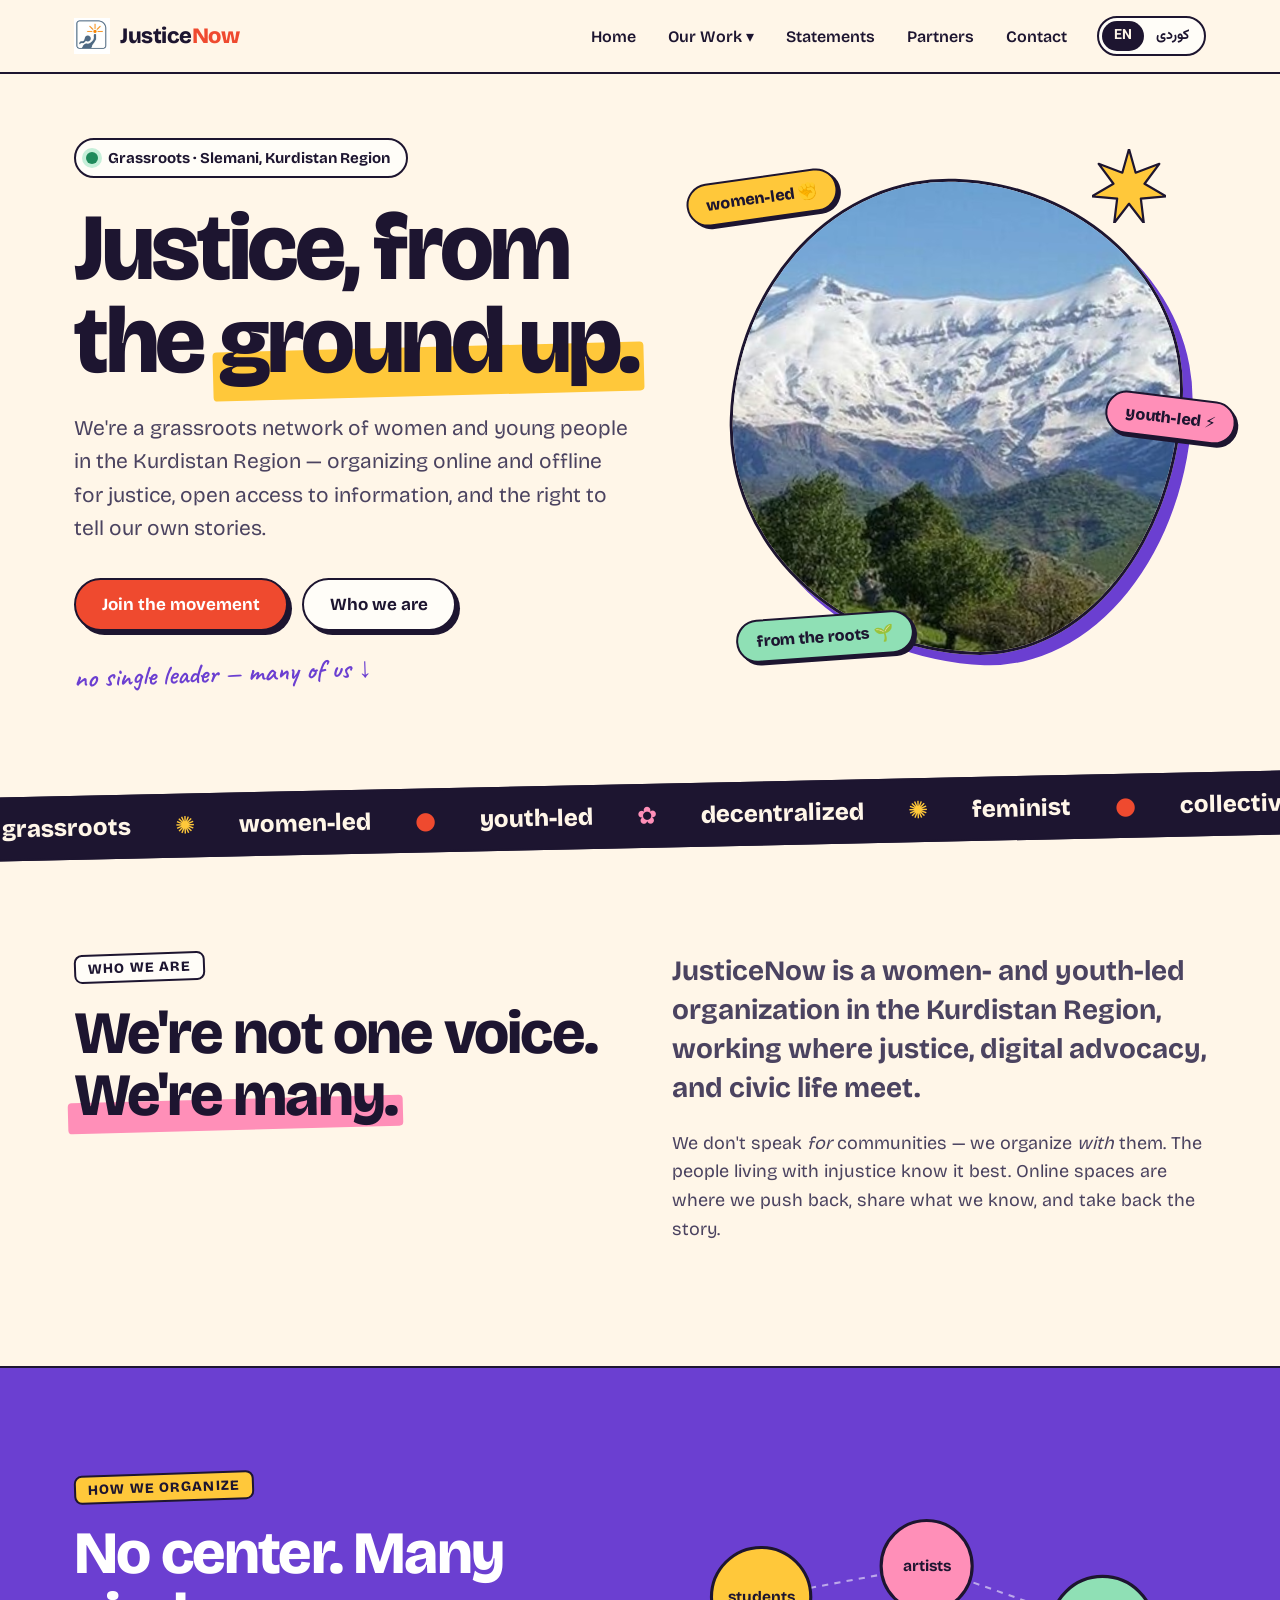
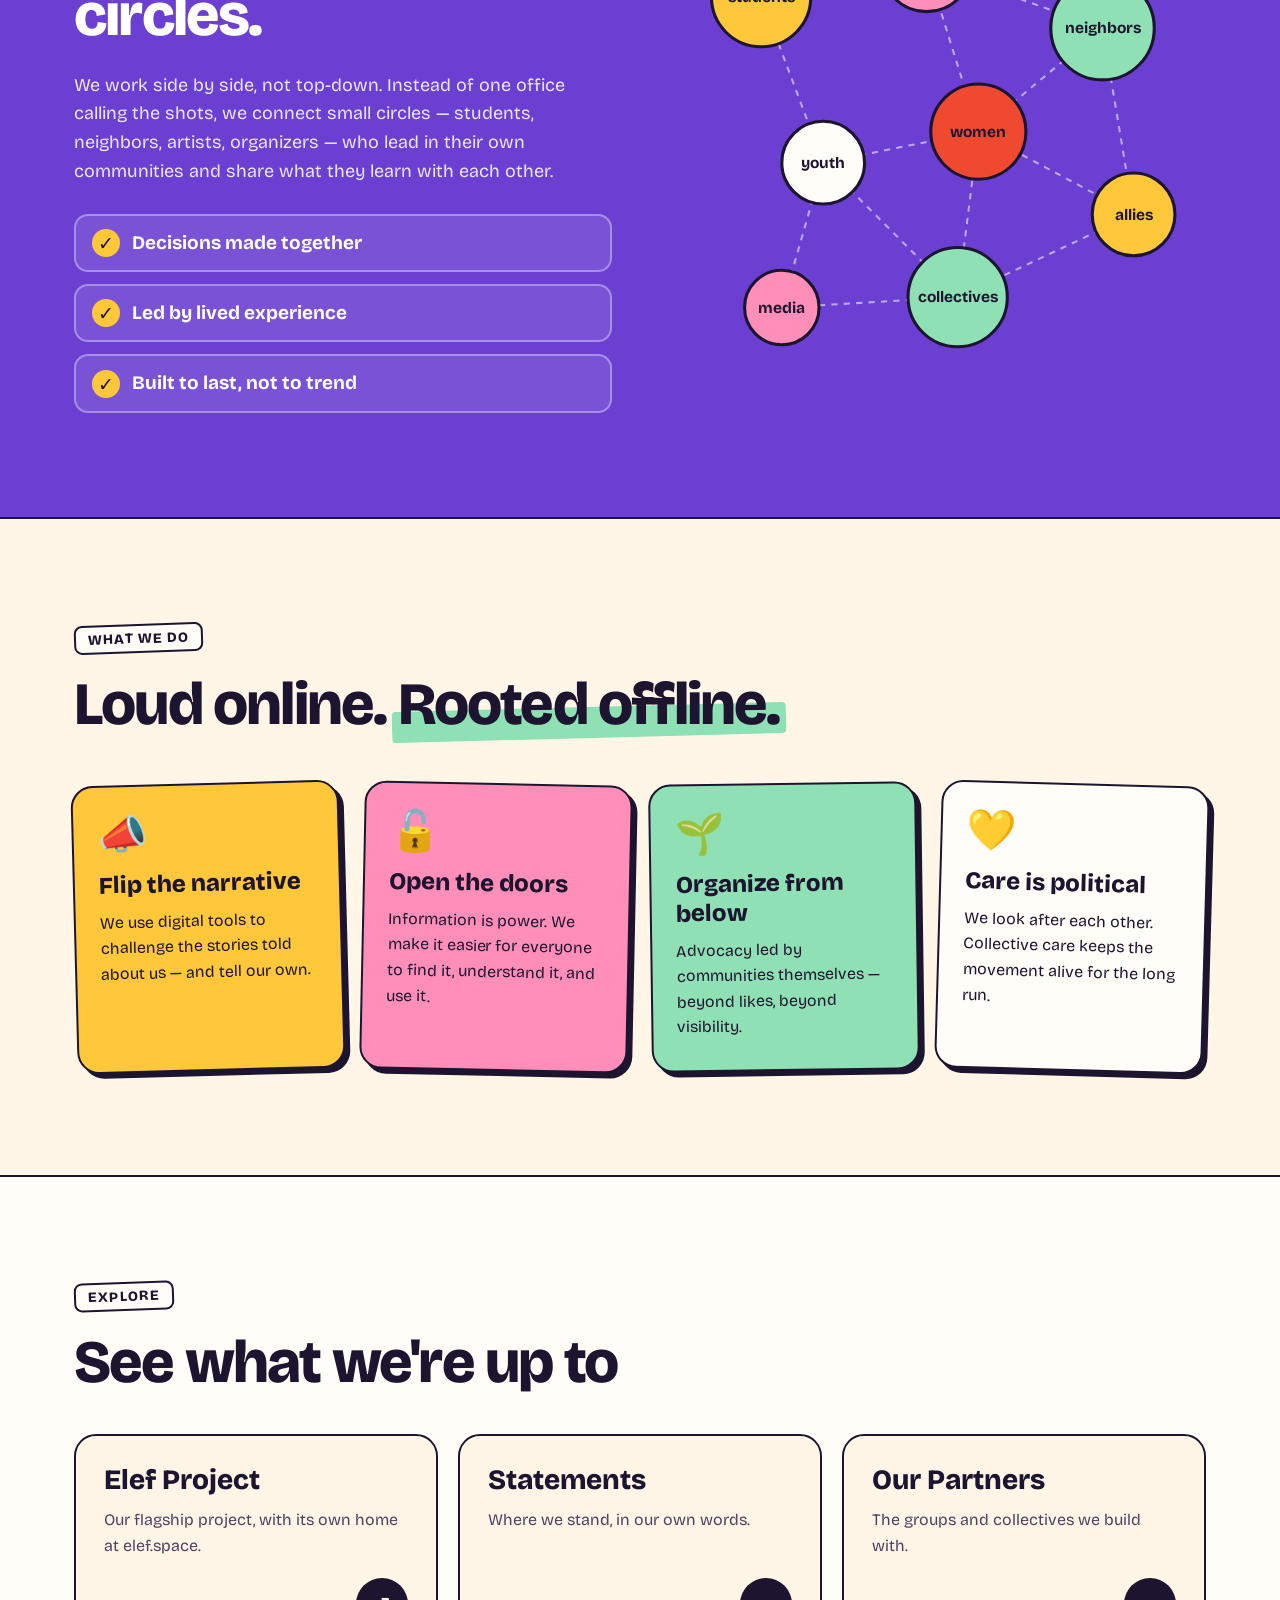
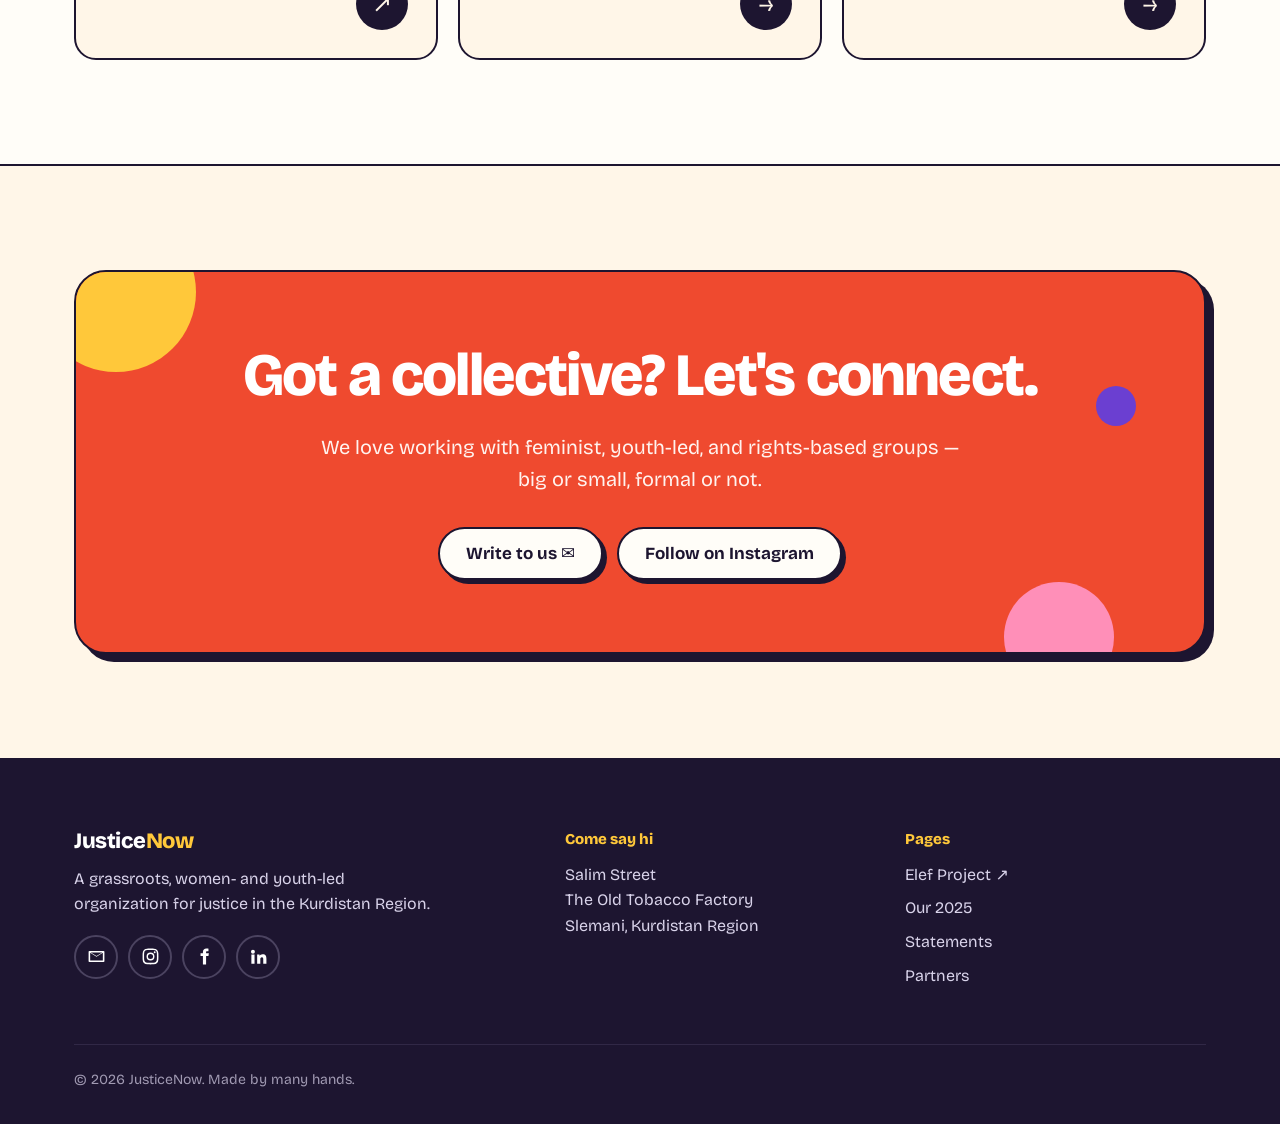
==== commit a064e1d4: "Add files via upload" ====
--- a/index.html
+++ b/index.html
@@ -8,15 +8,15 @@
 <link rel="preconnect" href="https://fonts.googleapis.com">
 <link rel="preconnect" href="https://fonts.gstatic.com" crossorigin>
 <link href="https://fonts.googleapis.com/css2?family=Bricolage+Grotesque:opsz,wght@12..96,500;12..96,700;12..96,800&family=Caveat:wght@600&family=Vazirmatn:wght@400;500;700;900&display=swap" rel="stylesheet">
-<link rel="icon" type="image/png" href="images/favicon.png">
-<link rel="apple-touch-icon" href="images/apple-touch-icon.png">
+<link rel="icon" type="image/png" href="favicon.png">
+<link rel="apple-touch-icon" href="apple-touch-icon.png">
 <link rel="stylesheet" href="style.css">
 </head>
 <body>
 
 <header>
   <div class="wrap nav">
-    <a class="logo" href="index.html"><img src="images/logo-icon.png" alt=""><span class="en">Justice<b>Now</b></span><span class="ku">دادپەروەری <b>ئێستا</b></span></a>
+    <a class="logo" href="index.html"><img src="logo-icon.png" alt=""><span class="en">Justice<b>Now</b></span><span class="ku">دادپەروەری <b>ئێستا</b></span></a>
     <ul class="menu">
       <li><a href="index.html"><span class="en">Home</span><span class="ku">سەرەکی</span></a></li>
       <li>
@@ -53,7 +53,7 @@
       </div>
       <div class="photo-wrap">
         <svg class="star" viewBox="0 0 100 100" aria-hidden="true"><path d="M50 0l9 32 32-12-20 27 29 17-34 3 4 33-20-26-20 26 4-33-34-3 29-17L9 20l32 12z" fill="#ffc83a" stroke="#1d1530" stroke-width="3" stroke-linejoin="round"/></svg>
-        <div class="photo"><img src="images/mountains.jpeg" alt="Snow-covered mountains"></div>
+        <div class="photo"><img src="mountains.jpeg" alt="Snow-covered mountains"></div>
         <span class="sticker s1"><span class="en">women-led ✊</span><span class="ku">بە سەرکردایەتی ژنان ✊</span></span>
         <span class="sticker s2"><span class="en">youth-led ⚡</span><span class="ku">بە سەرکردایەتی گەنجان ⚡</span></span>
         <span class="sticker s3"><span class="en">from the roots 🌱</span><span class="ku">لە ڕەگەوە 🌱</span></span>
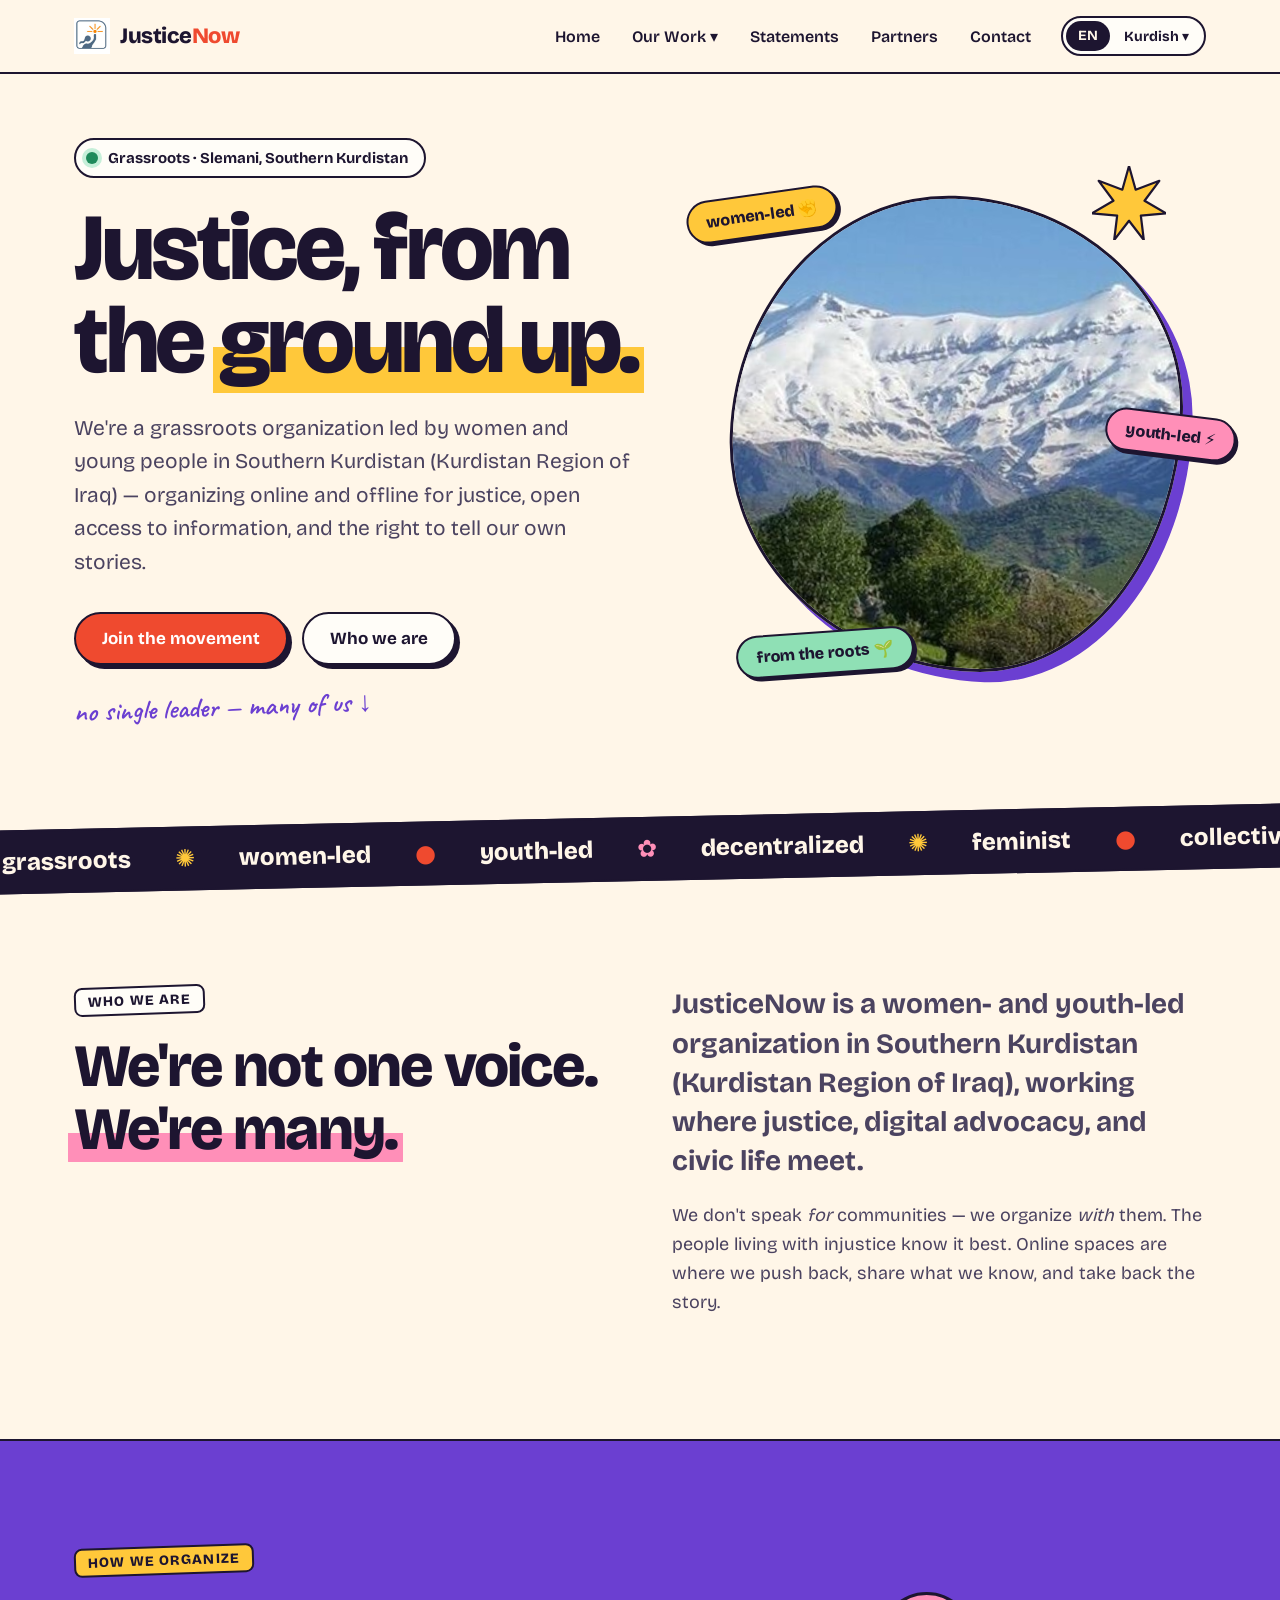
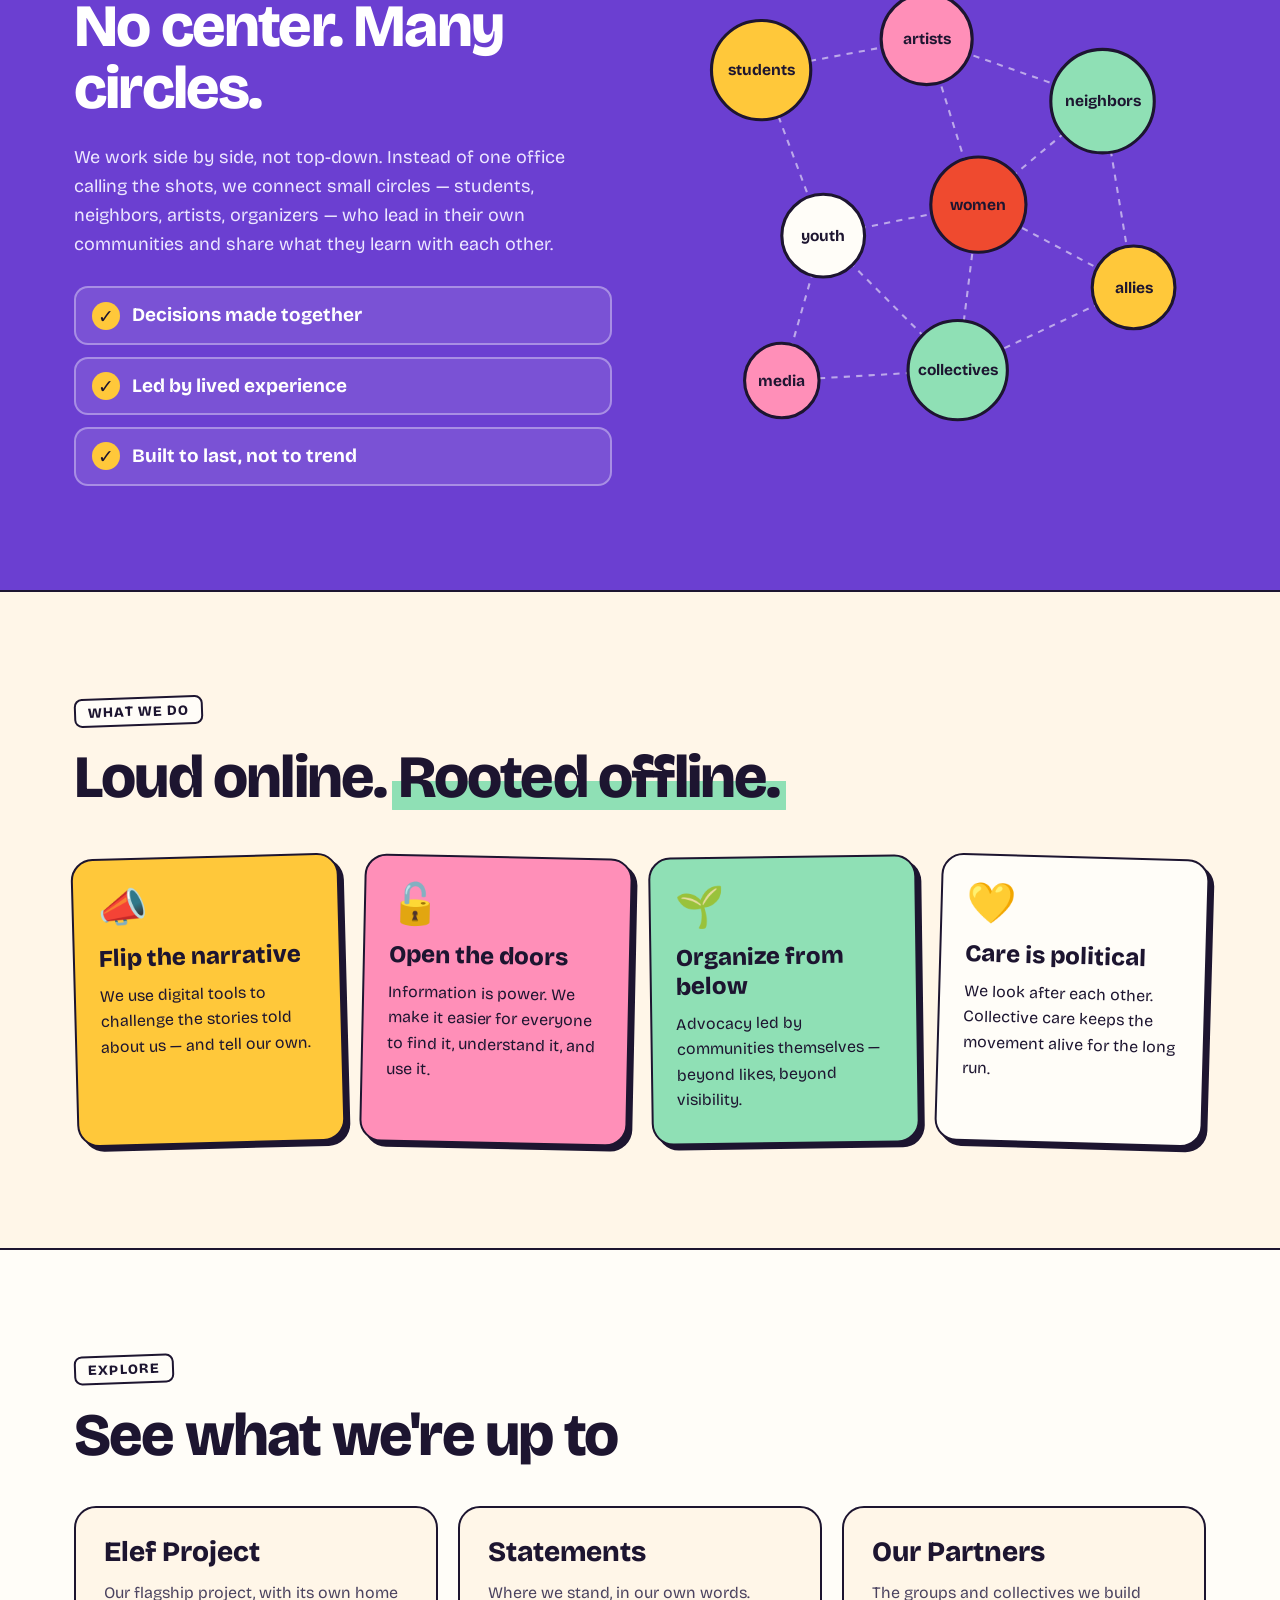
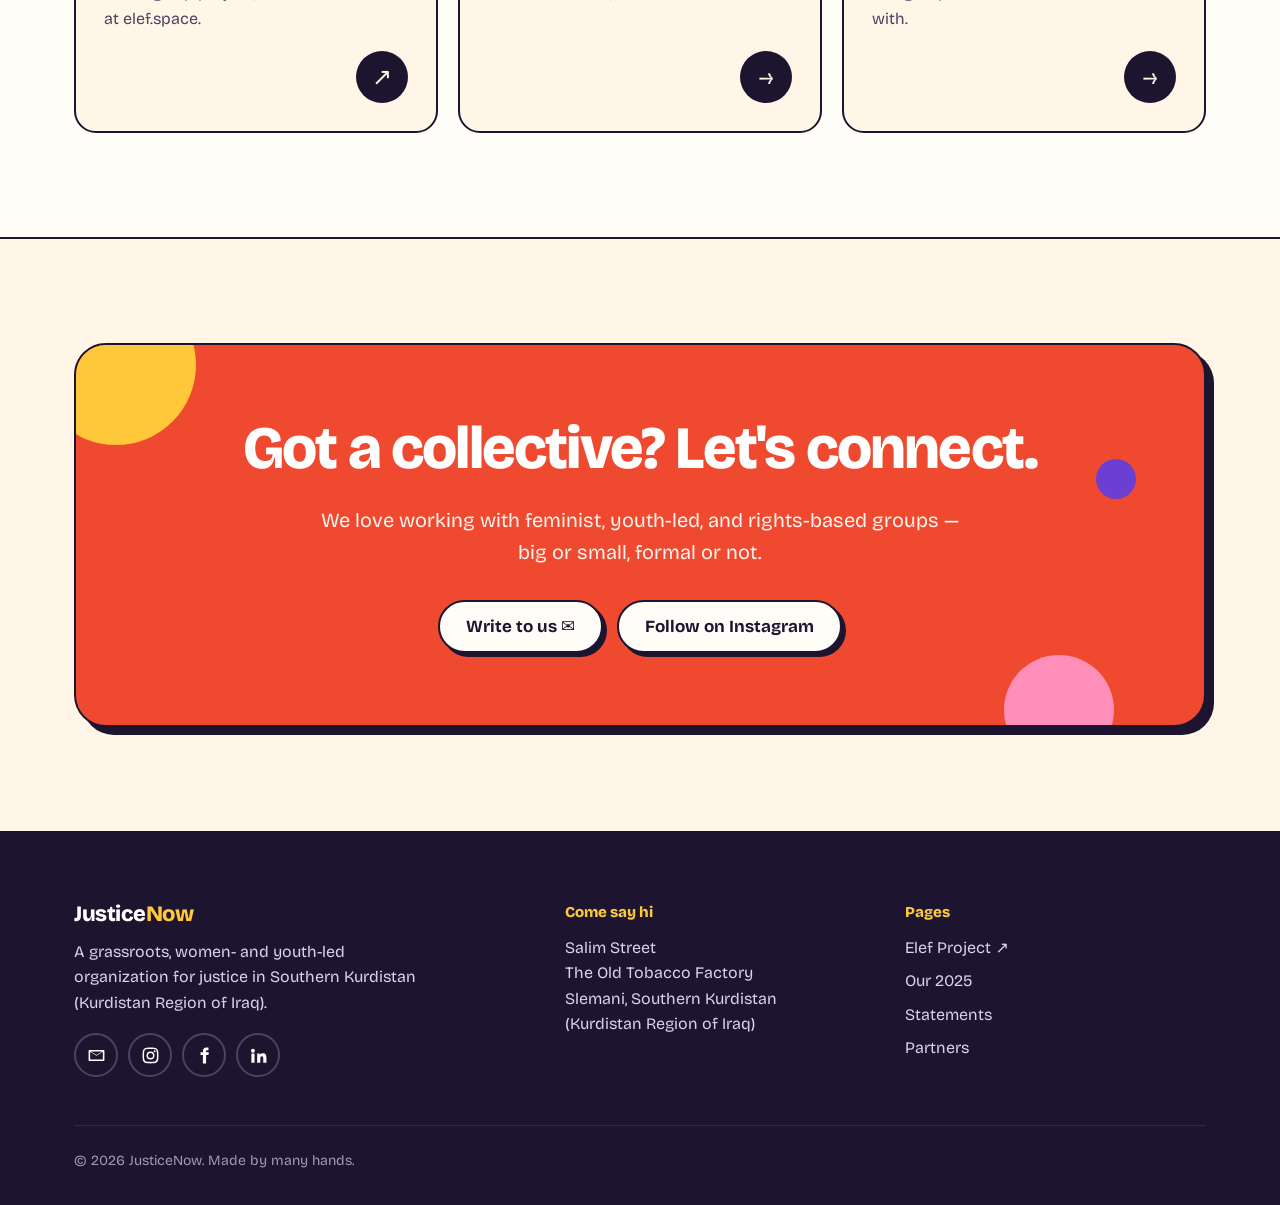
==== commit fa88e3e6: "Add Kurdish dropdown (Central + Northern Kurdish), translate statements, update wording - Language s" ====
--- a/index.html
+++ b/index.html
@@ -4,7 +4,7 @@
 <meta charset="utf-8">
 <meta name="viewport" content="width=device-width, initial-scale=1">
 <title>JusticeNow · دادپەروەری ئێستا</title>
-<meta name="description" content="JusticeNow is a grassroots, women- and youth-led organization in the Kurdistan Region organizing for justice, access to information, and the right to tell our own stories.">
+<meta name="description" content="JusticeNow is a grassroots, women- and youth-led organization in Southern Kurdistan (Kurdistan Region of Iraq) organizing for justice, access to information, and the right to tell our own stories.">
 <link rel="preconnect" href="https://fonts.googleapis.com">
 <link rel="preconnect" href="https://fonts.gstatic.com" crossorigin>
 <link href="https://fonts.googleapis.com/css2?family=Bricolage+Grotesque:opsz,wght@12..96,500;12..96,700;12..96,800&family=Caveat:wght@600&family=Vazirmatn:wght@400;500;700;900&display=swap" rel="stylesheet">
@@ -16,21 +16,21 @@
 
 <header>
   <div class="wrap nav">
-    <a class="logo" href="index.html"><img src="logo-icon.png" alt=""><span class="en">Justice<b>Now</b></span><span class="ku">دادپەروەری <b>ئێستا</b></span></a>
+    <a class="logo" href="index.html"><img src="logo-icon.png" alt=""><span class="en">Justice<b>Now</b></span><span class="ku">دادپەروەری <b>ئێستا</b></span><span class="kmr">Justice<b>Now</b></span></a>
     <ul class="menu">
-      <li><a href="index.html"><span class="en">Home</span><span class="ku">سەرەکی</span></a></li>
+      <li><a href="index.html"><span class="en">Home</span><span class="ku">سەرەتا</span><span class="kmr">Destpêk</span></a></li>
       <li>
-        <button><span class="en">Our Work</span><span class="ku">کارەکانمان</span> ▾</button>
+        <button><span class="en">Our Work</span><span class="ku">کارەکانمان</span><span class="kmr">Karên me</span> ▾</button>
         <ul class="sub">
-          <li><a href="https://elef.space" target="_blank" rel="noopener"><span class="en">Elef Project ↗</span><span class="ku">پڕۆژەی ئەلف ↗</span></a></li>
-          <li><a href="2025.html"><span class="en">Our 2025</span><span class="ku">ساڵی ٢٠٢٥مان</span></a></li>
+          <li><a href="https://elef.space" target="_blank" rel="noopener"><span class="en">Elef Project ↗</span><span class="ku">پڕۆژەی ئەلف ↗</span><span class="kmr">Projeya Elef ↗</span></a></li>
+          <li><a href="2025.html"><span class="en">Our 2025</span><span class="ku">ساڵی ٢٠٢٥</span><span class="kmr">Sala 2025an</span></a></li>
         </ul>
       </li>
-      <li><a href="statements.html"><span class="en">Statements</span><span class="ku">بەیاننامەکان</span></a></li>
-      <li><a href="partners.html"><span class="en">Partners</span><span class="ku">هاوبەشەکان</span></a></li>
-      <li><a href="#contact"><span class="en">Contact</span><span class="ku">پەیوەندی</span></a></li>
+      <li><a href="statements.html"><span class="en">Statements</span><span class="ku">بەیاننامەکان</span><span class="kmr">Daxuyanî</span></a></li>
+      <li><a href="partners.html"><span class="en">Partners</span><span class="ku">هاوبەشەکان</span><span class="kmr">Hevkar</span></a></li>
+      <li><a href="#contact"><span class="en">Contact</span><span class="ku">پەیوەندی</span><span class="kmr">Têkilî</span></a></li>
     </ul>
-    <button class="lang" aria-label="Switch language / گۆڕینی زمان"><span class="l-en">EN</span><span class="l-ku">کوردی</span></button>
+    <div class="lang" role="group" aria-label="Language / زمان / Ziman"><button type="button" data-lang="en" lang="en">EN</button><div class="lang-ku"><button type="button" class="lang-toggle" aria-haspopup="true" aria-expanded="false"><span class="lt-label">Kurdish</span> <span aria-hidden="true">▾</span></button><ul class="lang-menu" role="menu"><li role="none"><button type="button" role="menuitemradio" data-lang="ckb"><span class="lm-name">Central Kurdish</span><span class="lm-native" lang="ckb">سۆرانی</span></button></li><li role="none"><button type="button" role="menuitemradio" data-lang="kmr"><span class="lm-name">Northern Kurdish</span><span class="lm-native" lang="kmr">Kurmancî</span></button></li></ul></div></div>
     <button class="burger" aria-label="Menu" aria-expanded="false"><span></span><span></span><span></span></button>
   </div>
 </header>
@@ -40,23 +40,23 @@
   <div class="hero">
     <div class="wrap hero-grid">
       <div>
-        <span class="kicker"><span class="dot"></span><span class="en">Grassroots · Slemani, Kurdistan Region</span><span class="ku">بنچینەیی · سلێمانی، هەرێمی کوردستان</span></span>
+        <span class="kicker"><span class="dot"></span><span class="en">Grassroots · Slemani, Southern Kurdistan</span><span class="ku">ڕێکخراوێکی بنچینەیی · سلێمانی، باشووری کوردستان</span><span class="kmr">Rêxistineke bingehîn · Silêmanî, Başûrê Kurdistanê</span></span>
         <h1 class="en">Justice, from the <span class="mark">ground&nbsp;up.</span></h1>
-        <h1 class="ku">دادپەروەری، لە <span class="mark">خوارەوە</span> دەست پێدەکات.</h1>
-        <p class="sub-copy en">We're a grassroots network of women and young people in the Kurdistan Region — organizing online and offline for justice, open access to information, and the right to tell our own stories.</p>
-        <p class="sub-copy ku">ئێمە تۆڕێکی بنچینەیی ژنان و گەنجانین لە هەرێمی کوردستان — بە ئۆنلاین و ئۆفلاین خۆمان ڕێکدەخەین بۆ دادپەروەری، دەستگەیشتنی ئازاد بە زانیاری، و مافی گێڕانەوەی چیرۆکەکانی خۆمان.</p>
+        <h1 class="ku">دادپەروەری، لە <span class="mark">خوارەوە</span> بۆ سەرەوە.</h1><h1 class="kmr">Edalet, ji <span class="mark">binî ve.</span></h1>
+        <p class="sub-copy en">We're a grassroots organization led by women and young people in Southern Kurdistan (Kurdistan Region of Iraq) — organizing online and offline for justice, open access to information, and the right to tell our own stories.</p>
+        <p class="sub-copy ku">ئێمە ڕێکخراوێکی ناحکومیی بنچینەیین لە باشووری کوردستان، کە ژنان و گەنجان سەرکردایەتیی دەکەن. هەم لە ئۆنلاین و هەم لە مەیداندا کار دەکەین بۆ دادپەروەری، بۆ دەستڕاگەیشتنی ئازاد بە زانیاری، و بۆ مافی ئەوەی خۆمان چیرۆکی خۆمان بگێڕینەوە.</p><p class="sub-copy kmr">Em rêxistineke ne-hikûmî ya bingehîn in li Başûrê Kurdistanê, ku jin û ciwan pêşengiya wê dikin. Em hem li ser înternetê hem jî li qadê dixebitin: ji bo edaletê, ji bo gihîştina azad a agahiyan û ji bo mafê ku em çîrokên xwe bi xwe vebêjin.</p>
         <div class="btns">
-          <a class="btn btn-coral" href="#join"><span class="en">Join the movement</span><span class="ku">بەشدار بە لە بزووتنەوەکە</span></a>
-          <a class="btn btn-light" href="#who"><span class="en">Who we are</span><span class="ku">ئێمە کێین</span></a>
-        </div>
-        <div class="scribble hand"><span class="en">no single leader — many of us ↓</span><span class="ku">یەک سەرکردە نییە — ئێمە زۆرین ↓</span></div>
+          <a class="btn btn-coral" href="#join"><span class="en">Join the movement</span><span class="ku">ببە بە بەشێک لە ئێمە</span><span class="kmr">Tevlî me bibe</span></a>
+          <a class="btn btn-light" href="#who"><span class="en">Who we are</span><span class="ku">ئێمە کێین</span><span class="kmr">Em kî ne</span></a>
+        </div>
+        <div class="scribble hand"><span class="en">no single leader — many of us ↓</span><span class="ku">یەک سەرکردە نا — هەموومان پێکەوە ↓</span><span class="kmr">Ne serokek tenê — em hemû bi hev re ↓</span></div>
       </div>
       <div class="photo-wrap">
         <svg class="star" viewBox="0 0 100 100" aria-hidden="true"><path d="M50 0l9 32 32-12-20 27 29 17-34 3 4 33-20-26-20 26 4-33-34-3 29-17L9 20l32 12z" fill="#ffc83a" stroke="#1d1530" stroke-width="3" stroke-linejoin="round"/></svg>
         <div class="photo"><img src="mountains.jpeg" alt="Snow-covered mountains"></div>
-        <span class="sticker s1"><span class="en">women-led ✊</span><span class="ku">بە سەرکردایەتی ژنان ✊</span></span>
-        <span class="sticker s2"><span class="en">youth-led ⚡</span><span class="ku">بە سەرکردایەتی گەنجان ⚡</span></span>
-        <span class="sticker s3"><span class="en">from the roots 🌱</span><span class="ku">لە ڕەگەوە 🌱</span></span>
+        <span class="sticker s1"><span class="en">women-led ✊</span><span class="ku">بە پێشەنگیی ژنان ✊</span><span class="kmr">bi pêşengiya jinan ✊</span></span>
+        <span class="sticker s2"><span class="en">youth-led ⚡</span><span class="ku">بە پێشەنگیی گەنجان ⚡</span><span class="kmr">bi pêşengiya ciwanan ⚡</span></span>
+        <span class="sticker s3"><span class="en">from the roots 🌱</span><span class="ku">لە ڕەگەوە 🌱</span><span class="kmr">ji rehê ve 🌱</span></span>
       </div>
     </div>
   </div>
@@ -67,9 +67,10 @@
       <span>grassroots</span><span>women-led</span><span>youth-led</span><span>decentralized</span><span>feminist</span><span>collective care</span>
       <span>grassroots</span><span>women-led</span><span>youth-led</span><span>decentralized</span><span>feminist</span><span>collective care</span>
     </div>
-    <div class="track ku">
-      <span>بنچینەیی</span><span>بە سەرکردایەتی ژنان</span><span>بە سەرکردایەتی گەنجان</span><span>ناناوەندی</span><span>جوڵانەوەی ژنان</span><span>گرنگیدانی بەکۆمەڵ</span>
-      <span>بنچینەیی</span><span>بە سەرکردایەتی ژنان</span><span>بە سەرکردایەتی گەنجان</span><span>ناناوەندی</span><span>جوڵانەوەی ژنان</span><span>گرنگیدانی بەکۆمەڵ</span>
+    <div class="track ku"><span>بنچینەیی</span><span>بە پێشەنگیی ژنان</span><span>بە پێشەنگیی گەنجان</span><span>ناناوەندی</span><span>جوڵانەوەی ژنان</span><span>گرنگیدان بە یەکتر</span>
+      <span>بنچینەیی</span><span>بە پێشەنگیی ژنان</span><span>بە پێشەنگیی گەنجان</span><span>ناناوەندی</span><span>جوڵانەوەی ژنان</span><span>گرنگیدان بە یەکتر</span>
+    </div><div class="track kmr"><span>bingehîn</span><span>bi pêşengiya jinan</span><span>bi pêşengiya ciwanan</span><span>ne-navendî</span><span>tevgera jinan</span><span>lênêrîna hevbeş</span>
+      <span>bingehîn</span><span>bi pêşengiya jinan</span><span>bi pêşengiya ciwanan</span><span>ne-navendî</span><span>tevgera jinan</span><span>lênêrîna hevbeş</span>
     </div>
   </div>
 
@@ -77,15 +78,15 @@
   <section id="who">
     <div class="wrap who">
       <div>
-        <span class="tag"><span class="en">Who we are</span><span class="ku">ئێمە کێین</span></span>
+        <span class="tag"><span class="en">Who we are</span><span class="ku">ئێمە کێین</span><span class="kmr">Em kî ne</span></span>
         <h2 class="en">We're not one voice. <span class="mark pink">We're many.</span></h2>
-        <h2 class="ku">ئێمە یەک دەنگ نین. <span class="mark pink">ئێمە زۆرین.</span></h2>
-      </div>
-      <div>
-        <p class="big en">JusticeNow is a women- and youth-led organization in the Kurdistan Region, working where justice, digital advocacy, and civic life meet.</p>
-        <p class="big ku">دادپەروەری ئێستا ڕێکخراوێکە بە سەرکردایەتی ژنان و گەنجان لە هەرێمی کوردستان، کار دەکات لەو شوێنەی دادپەروەری، داکۆکیی دیجیتاڵی و ژیانی مەدەنی تێیدا بەیەک دەگەن.</p>
+        <h2 class="ku">ئێمە تەنها یەک دەنگ نین. <span class="mark pink">دەنگی زۆرین.</span></h2><h2 class="kmr">Em ne dengekî tenê ne. <span class="mark pink">Em gelek in.</span></h2>
+      </div>
+      <div>
+        <p class="big en">JusticeNow is a women- and youth-led organization in Southern Kurdistan (Kurdistan Region of Iraq), working where justice, digital advocacy, and civic life meet.</p>
+        <p class="big ku">دادپەروەری ئێستا ڕێکخراوێکە لە باشووری کوردستان کە ژنان و گەنجان سەرکردایەتیی دەکەن. کارەکانمان لەو خاڵەدان کە دادپەروەری، داکۆکیی دیجیتاڵی و بەشداریی مەدەنی تێیدا بەیەک دەگەن.</p><p class="big kmr">JusticeNow rêxistineke li Başûrê Kurdistanê ye ku jin û ciwan pêşengiya wê dikin. Em li wê derê dixebitin ku edalet, parêzvaniya dîjîtal û jiyana sivîl digihîjin hev.</p>
         <p class="en">We don't speak <em>for</em> communities — we organize <em>with</em> them. The people living with injustice know it best. Online spaces are where we push back, share what we know, and take back the story.</p>
-        <p class="ku">ئێمە لە جیاتی کۆمەڵگاکان قسە ناکەین — لەگەڵیان خۆمان ڕێکدەخەین. ئەوانەی لەگەڵ نادادپەروەریدا دەژین، باشتر لە هەمووان دەیناسن. بۆشاییە ئۆنلاینەکان ئەو شوێنەن کە تێیدا بەرەنگاری دەبینەوە، زانیاری هاوبەش دەکەین و چیرۆکەکەمان دەگەڕێنینەوە بۆ خۆمان.</p>
+        <p class="ku">ئێمە لە جیاتی کۆمەڵگاکان قسە ناکەین، بەڵکو لەگەڵیان کار دەکەین. ئەوانەی ڕۆژانە نادادپەروەری دەچێژن، لە هەمووان باشتر دەیناسن. لە بۆشاییە ئۆنلاینەکاندا بەرەنگاری دەبینەوە، زانیاری بڵاو دەکەینەوە و چیرۆکەکانمان دەگەڕێنینەوە بۆ دەستی خۆمان.</p><p class="kmr">Em ne li şûna civakan diaxivin, em bi wan re dixebitin. Kesên ku her roj neheqiyê dijîn, wê ji her kesî çêtir nas dikin. Li qadên online em li ber xwe didin, zanîna xwe parve dikin û çîrokên xwe vedigerînin destê xwe.</p>
       </div>
     </div>
   </section>
@@ -94,15 +95,15 @@
   <section class="circles">
     <div class="wrap">
       <div>
-        <span class="tag"><span class="en">How we organize</span><span class="ku">چۆن خۆمان ڕێکدەخەین</span></span>
+        <span class="tag"><span class="en">How we organize</span><span class="ku">چۆن کار دەکەین</span><span class="kmr">Em çawa dixebitin</span></span>
         <h2 class="en">No center. Many circles.</h2>
-        <h2 class="ku">بێ ناوەند. چەندین بازنە.</h2>
+        <h2 class="ku">ناوەندێک نییە. بازنەی زۆر هەن.</h2><h2 class="kmr">Navend tune. Gelek xelek hene.</h2>
         <p class="en">We work side by side, not top-down. Instead of one office calling the shots, we connect small circles — students, neighbors, artists, organizers — who lead in their own communities and share what they learn with each other.</p>
-        <p class="ku">ئێمە شان بە شان کار دەکەین، نەک لە سەرەوە بۆ خوارەوە. لە جیاتی ئەوەی یەک نووسینگە بڕیار بدات، بازنە بچووکەکان پێکەوە دەبەستینەوە — خوێندکاران، دراوسێکان، هونەرمەندان، ڕێکخەران — کە لە کۆمەڵگای خۆیاندا پێشەنگن و ئەوەی فێری دەبن لەگەڵ یەکتردا هاوبەشی دەکەن.</p>
+        <p class="ku">ئێمە شان بە شان کار دەکەین، نەک لە سەرەوە بۆ خوارەوە. لە جیاتی ئەوەی هەموو بڕیارێک لە یەک شوێنەوە بدرێت، بازنە بچووکەکان پێکەوە دەبەستینەوە: خوێندکاران، دراوسێکان، هونەرمەندان و چالاکوانان، کە هەر یەکەیان لە کۆمەڵگای خۆیدا پێشەنگە و ئەزموونەکانی لەگەڵ ئەوانی تر هاوبەش دەکات.</p><p class="kmr">Em mil bi mil dixebitin, ne ji jor ber bi jêr. Li şûna ku hemû biryar ji cihekî tenê bên dayîn, em xelekên biçûk bi hev ve girê didin: xwendekar, cîran, hunermend û çalakvan, ku her yek di civaka xwe de pêşeng e û ezmûnên xwe bi yên din re parve dike.</p>
         <ul class="checks">
-          <li><span class="en">Decisions made together</span><span class="ku">بڕیارەکان بەیەکەوە دەدرێن</span></li>
-          <li><span class="en">Led by lived experience</span><span class="ku">ئەزموونی ژیان ڕێبەرمانە</span></li>
-          <li><span class="en">Built to last, not to trend</span><span class="ku">بۆ مانەوە دروست کراوە، نەک بۆ ترێند</span></li>
+          <li><span class="en">Decisions made together</span><span class="ku">بڕیارەکان بە کۆمەڵ دەدەین</span><span class="kmr">Em bi hev re biryar didin</span></li>
+          <li><span class="en">Led by lived experience</span><span class="ku">ئەزموونی ژیان ڕێگامان نیشان دەدات</span><span class="kmr">Ezmûna jiyanê rê nîşanî me dide</span></li>
+          <li><span class="en">Built to last, not to trend</span><span class="ku">بۆ ماوەی درێژ، نەک بۆ ترێندێکی کاتی</span><span class="kmr">Ji bo demeke dirêj, ne ji bo trendekê</span></li>
         </ul>
       </div>
       <svg class="net" viewBox="0 0 520 460" role="img" aria-label="A network of connected circles with no center">
@@ -126,10 +127,12 @@
           <text x="150" y="255">youth</text><text x="300" y="225">women</text><text x="450" y="305">allies</text>
           <text x="110" y="395">media</text><text x="280" y="385">collectives</text>
         </g>
-        <g class="ku">
-          <text x="90" y="95">خوێندکاران</text><text x="250" y="65">هونەرمەندان</text><text x="420" y="125">دراوسێکان</text>
+        <g class="ku"><text x="90" y="95">خوێندکاران</text><text x="250" y="65">هونەرمەندان</text><text x="420" y="125">دراوسێکان</text>
           <text x="150" y="255">گەنجان</text><text x="300" y="225">ژنان</text><text x="450" y="305">هاوپەیمانان</text>
-          <text x="110" y="395">میدیا</text><text x="280" y="385">کۆمەڵەکان</text>
+          <text x="110" y="395">میدیا</text><text x="280" y="385">گرووپەکان</text>
+        </g><g class="kmr"><text x="90" y="95">xwendekar</text><text x="250" y="65">hunermend</text><text x="420" y="125">cîran</text>
+          <text x="150" y="255">ciwan</text><text x="300" y="225">jin</text><text x="450" y="305">hevpeyman</text>
+          <text x="110" y="395">medya</text><text x="280" y="385">kom</text>
         </g>
       </svg>
     </div>
@@ -138,33 +141,33 @@
   <!-- Values -->
   <section>
     <div class="wrap">
-      <span class="tag"><span class="en">What we do</span><span class="ku">چی دەکەین</span></span>
+      <span class="tag"><span class="en">What we do</span><span class="ku">ئێمە چی دەکەین</span><span class="kmr">Em çi dikin</span></span>
       <h2 class="en">Loud online. <span class="mark green">Rooted offline.</span></h2>
-      <h2 class="ku">دەنگبەرز لە ئۆنلاین. <span class="mark green">ڕەگداکوتاو لە ئۆفلاین.</span></h2>
+      <h2 class="ku">دەنگمان لە ئۆنلاین بەرزە. <span class="mark green">ڕەگمان لە مەیدانە.</span></h2><h2 class="kmr">Li online dengê me bilind e. <span class="mark green">Rehên me li qadê ne.</span></h2>
       <div class="values">
         <div class="card">
           <div class="icon">📣</div>
-          <h3 class="en">Flip the narrative</h3><h3 class="ku">گێڕانەوەکە بگۆڕە</h3>
+          <h3 class="en">Flip the narrative</h3><h3 class="ku">گێڕانەوەکە بگۆڕە</h3><h3 class="kmr">Vegotinê biguherîne</h3>
           <p class="en">We use digital tools to challenge the stories told about us — and tell our own.</p>
-          <p class="ku">ئامرازە دیجیتاڵییەکان بەکاردەهێنین بۆ بەرەنگاربوونەوەی ئەو چیرۆکانەی دەربارەی ئێمە دەگێڕدرێنەوە — و چیرۆکی خۆمان دەگێڕینەوە.</p>
+          <p class="ku">بە ئامرازە دیجیتاڵییەکان بەرەنگاری ئەو چیرۆکانە دەبینەوە کە دەربارەی ئێمە دەگوترێن، و چیرۆکی خۆمان دەگێڕینەوە.</p><p class="kmr">Em bi amûrên dîjîtal li hember wan çîrokên ku li ser me tên gotin radiwestin, û çîroka xwe bi xwe vedibêjin.</p>
         </div>
         <div class="card">
           <div class="icon">🔓</div>
-          <h3 class="en">Open the doors</h3><h3 class="ku">دەرگاکان بکەرەوە</h3>
+          <h3 class="en">Open the doors</h3><h3 class="ku">دەرگاکان بکەرەوە</h3><h3 class="kmr">Deriyan veke</h3>
           <p class="en">Information is power. We make it easier for everyone to find it, understand it, and use it.</p>
-          <p class="ku">زانیاری هێزە. ئاسانی دەکەین بۆ هەمووان کە بیدۆزنەوە، تێی بگەن و بەکاری بهێنن.</p>
+          <p class="ku">زانیاری هێزە. کار دەکەین بۆ ئەوەی هەمووان بە ئاسانی بیدۆزنەوە، لێی تێبگەن و بەکاری بهێنن.</p><p class="kmr">Agahî hêz e. Em dixebitin da ku her kes bi hêsanî bigihîje wê, jê fam bike û bi kar bîne.</p>
         </div>
         <div class="card">
           <div class="icon">🌱</div>
-          <h3 class="en">Organize from below</h3><h3 class="ku">لە خوارەوە ڕێکبخە</h3>
+          <h3 class="en">Organize from below</h3><h3 class="ku">ڕێکخستن لە خوارەوە</h3><h3 class="kmr">Ji jêr ve rêxistinkirin</h3>
           <p class="en">Advocacy led by communities themselves — beyond likes, beyond visibility.</p>
-          <p class="ku">داکۆکییەک کە خودی کۆمەڵگاکان سەرکردایەتی دەکەن — زیاتر لە لایک، زیاتر لە دەرکەوتن.</p>
+          <p class="ku">داکۆکییەک کە خودی کۆمەڵگاکان ڕابەرایەتیی دەکەن — لە لایک و دەرکەوتن زیاتر.</p><p class="kmr">Parêzvaniyek ku civak bi xwe pêşengiya wê dikin — ji like û xuyabûnê wêdetir.</p>
         </div>
         <div class="card">
           <div class="icon">💛</div>
-          <h3 class="en">Care is political</h3><h3 class="ku">گرنگیدان سیاسییە</h3>
+          <h3 class="en">Care is political</h3><h3 class="ku">گرنگیدان بە یەکتر سیاسییە</h3><h3 class="kmr">Lênêrîn siyasî ye</h3>
           <p class="en">We look after each other. Collective care keeps the movement alive for the long run.</p>
-          <p class="ku">ئاگامان لە یەکترە. گرنگیدانی بەکۆمەڵ بزووتنەوەکە بۆ ماوەیەکی درێژ زیندوو دەهێڵێتەوە.</p>
+          <p class="ku">ئاگامان لە یەکترە. گرنگیدان بە یەکتر بزووتنەوەکە بۆ ماوەیەکی درێژ زیندوو ڕادەگرێت.</p><p class="kmr">Em li hev xwedî derdikevin. Lênêrîna hevbeş tevgerê ji bo demeke dirêj zindî dihêle.</p>
         </div>
       </div>
     </div>
@@ -173,26 +176,26 @@
   <!-- Explore -->
   <section class="explore-sec">
     <div class="wrap">
-      <span class="tag"><span class="en">Explore</span><span class="ku">بگەڕێ</span></span>
+      <span class="tag"><span class="en">Explore</span><span class="ku">زیاتر بزانە</span><span class="kmr">Bêtir bizane</span></span>
       <h2 class="en">See what we're up to</h2>
-      <h2 class="ku">بزانە خەریکی چین</h2>
+      <h2 class="ku">بزانە ئێستا خەریکی چین</h2><h2 class="kmr">Binêre em niha bi çi re mijûl in</h2>
       <div class="explore">
         <a class="tile" href="https://elef.space" target="_blank" rel="noopener">
-          <div><h3 class="en">Elef Project</h3><h3 class="ku">پڕۆژەی ئەلف</h3>
+          <div><h3 class="en">Elef Project</h3><h3 class="ku">پڕۆژەی ئەلف</h3><h3 class="kmr">Projeya Elef</h3>
           <p class="en">Our flagship project, with its own home at elef.space.</p>
-          <p class="ku">پڕۆژە سەرەکییەکەمان، لە ماڵپەڕی تایبەتی خۆی: elef.space</p></div>
+          <p class="ku">پڕۆژە سەرەکییەکەمان، کە ماڵپەڕی تایبەتی خۆی هەیە: elef.space</p><p class="kmr">Projeya me ya sereke, bi malpera xwe ya taybet: elef.space</p></div>
           <span class="go">↗</span>
         </a>
         <a class="tile" href="statements.html">
-          <div><h3 class="en">Statements</h3><h3 class="ku">بەیاننامەکان</h3>
+          <div><h3 class="en">Statements</h3><h3 class="ku">بەیاننامەکان</h3><h3 class="kmr">Daxuyanî</h3>
           <p class="en">Where we stand, in our own words.</p>
-          <p class="ku">هەڵوێستەکانمان، بە زمانی خۆمان.</p></div>
+          <p class="ku">هەڵوێستەکانمان، بە دەنگی خۆمان.</p><p class="kmr">Helwestên me, bi gotinên me.</p></div>
           <span class="go">→</span>
         </a>
         <a class="tile" href="partners.html">
-          <div><h3 class="en">Our Partners</h3><h3 class="ku">هاوبەشەکانمان</h3>
+          <div><h3 class="en">Our Partners</h3><h3 class="ku">هاوبەشەکانمان</h3><h3 class="kmr">Hevkarên me</h3>
           <p class="en">The groups and collectives we build with.</p>
-          <p class="ku">ئەو گرووپ و کۆمەڵانەی لەگەڵیاندا بنیاد دەنێین.</p></div>
+          <p class="ku">ئەو گرووپ و کۆمەڵانەی پێکەوە کاریان لەگەڵ دەکەین.</p><p class="kmr">Kom û kolektîfên ku em bi wan re dixebitin.</p></div>
           <span class="go">→</span>
         </a>
       </div>
@@ -205,12 +208,12 @@
       <div class="cta">
         <span class="blob b1"></span><span class="blob b2"></span><span class="blob b3"></span>
         <h2 class="en">Got a collective? Let's connect.</h2>
-        <h2 class="ku">کۆمەڵەیەکت هەیە؟ با پێکەوە ببەستینەوە.</h2>
+        <h2 class="ku">گرووپێکتان هەیە؟ با پێکەوە کار بکەین.</h2><h2 class="kmr">Koma we heye? Werin em bi hev re bixebitin.</h2>
         <p class="en">We love working with feminist, youth-led, and rights-based groups — big or small, formal or not.</p>
-        <p class="ku">حەز دەکەین لەگەڵ گرووپەکانی جوڵانەوەی ژنان، گەنجان و مافپەروەرەکان کار بکەین — گەورە بن یان بچووک، فەرمی بن یان نا.</p>
+        <p class="ku">خۆشحاڵ دەبین لەگەڵ گرووپەکانی جوڵانەوەی ژنان، گرووپە گەنجەکان و ڕێکخراوە مافپەروەرەکان کار بکەین — گەورە بن یان بچووک، فەرمی بن یان نافەرمی.</p><p class="kmr">Em kêfxweş in ku bi komên tevgera jinan, komên ciwanan û rêxistinên mafparêz re bixebitin — mezin an biçûk, fermî an ne fermî.</p>
         <div class="btns" style="justify-content:center">
-          <a class="btn btn-light" href="mailto:contact@justice-now.org"><span class="en">Write to us ✉️</span><span class="ku">بۆمان بنووسە ✉️</span></a>
-          <a class="btn btn-light" href="https://www.instagram.com/justicenow__org"><span class="en">Follow on Instagram</span><span class="ku">لە ئینستاگرام فۆڵۆمان بکە</span></a>
+          <a class="btn btn-light" href="mailto:contact@justice-now.org"><span class="en">Write to us ✉️</span><span class="ku">نامەمان بۆ بنێرە ✉️</span><span class="kmr">Ji me re binivîse ✉️</span></a>
+          <a class="btn btn-light" href="https://www.instagram.com/justicenow__org"><span class="en">Follow on Instagram</span><span class="ku">لە ئینستاگرام فۆڵۆمان بکە</span><span class="kmr">Me li Instagramê bişopîne</span></a>
         </div>
       </div>
     </div>
@@ -221,9 +224,9 @@
   <div class="wrap">
     <div class="foot">
       <div>
-        <a class="logo" href="index.html"><span class="en">Justice<b>Now</b></span><span class="ku">دادپەروەری <b>ئێستا</b></span></a>
-        <p class="en" style="margin:0;max-width:360px">A grassroots, women- and youth-led organization for justice in the Kurdistan Region.</p>
-        <p class="ku" style="margin:0;max-width:360px">ڕێکخراوێکی بنچینەیی بە سەرکردایەتی ژنان و گەنجان بۆ دادپەروەری لە هەرێمی کوردستان.</p>
+        <a class="logo" href="index.html"><span class="en">Justice<b>Now</b></span><span class="ku">دادپەروەری <b>ئێستا</b></span><span class="kmr">Justice<b>Now</b></span></a>
+        <p class="en" style="margin:0;max-width:360px">A grassroots, women- and youth-led organization for justice in Southern Kurdistan (Kurdistan Region of Iraq).</p>
+        <p class="ku" style="margin:0;max-width:360px">ڕێکخراوێکی بنچینەیی کە ژنان و گەنجان سەرکردایەتیی دەکەن، بۆ دادپەروەری لە باشووری کوردستان.</p><p class="kmr" style="margin:0;max-width:360px">Rêxistineke bingehîn ku jin û ciwan pêşengiya wê dikin, ji bo edaletê li Başûrê Kurdistanê.</p>
         <div class="socials">
           <a href="mailto:contact@justice-now.org" aria-label="Email"><svg viewBox="0 0 24 24"><path d="M3 5h18a1 1 0 0 1 1 1v12a1 1 0 0 1-1 1H3a1 1 0 0 1-1-1V6a1 1 0 0 1 1-1zm9 7.2L4 7.3V17h16V7.3l-8 4.9zM19.3 7H4.7L12 11.5 19.3 7z"/></svg></a>
           <a href="https://www.instagram.com/justicenow__org" aria-label="Instagram"><svg viewBox="0 0 24 24"><path d="M12 7a5 5 0 1 0 0 10 5 5 0 0 0 0-10zm0 8.2a3.2 3.2 0 1 1 0-6.4 3.2 3.2 0 0 1 0 6.4zM17.3 5.5a1.2 1.2 0 1 0 0 2.4 1.2 1.2 0 0 0 0-2.4zM12 2c-2.7 0-3 0-4.1.1C4.3 2.2 2.2 4.3 2.1 7.9 2 9 2 9.3 2 12s0 3 .1 4.1c.1 3.6 2.2 5.7 5.8 5.8 1.1.1 1.4.1 4.1.1s3 0 4.1-.1c3.6-.1 5.7-2.2 5.8-5.8.1-1.1.1-1.4.1-4.1s0-3-.1-4.1c-.1-3.6-2.2-5.7-5.8-5.8C15 2 14.7 2 12 2zm0 1.8c2.7 0 3 0 4 .1 2.6.1 3.9 1.4 4 4 .1 1 .1 1.3.1 4s0 3-.1 4c-.1 2.6-1.4 3.9-4 4-1 .1-1.3.1-4 .1s-3 0-4-.1c-2.6-.1-3.9-1.4-4-4-.1-1-.1-1.3-.1-4s0-3 .1-4c.1-2.6 1.4-3.9 4-4 1-.1 1.3-.1 4-.1z"/></svg></a>
@@ -232,21 +235,21 @@
         </div>
       </div>
       <div>
-        <h4><span class="en">Come say hi</span><span class="ku">سەردانمان بکە</span></h4>
-        <p class="en" style="margin:0">Salim Street<br>The Old Tobacco Factory<br>Slemani, Kurdistan Region</p>
-        <p class="ku" style="margin:0">شەقامی سالم<br>کارگەی جگەرەی کۆن<br>سلێمانی، هەرێمی کوردستان</p>
-      </div>
-      <div>
-        <h4><span class="en">Pages</span><span class="ku">پەڕەکان</span></h4>
+        <h4><span class="en">Come say hi</span><span class="ku">سەردانمان بکەن</span><span class="kmr">Serdana me bikin</span></h4>
+        <p class="en" style="margin:0">Salim Street<br>The Old Tobacco Factory<br>Slemani, Southern Kurdistan<br>(Kurdistan Region of Iraq)</p>
+        <p class="ku" style="margin:0">شەقامی سالم<br>کارگەی جگەرەی کۆن<br>سلێمانی، باشووری کوردستان</p><p class="kmr" style="margin:0">Kolana Salim<br>Fabrîqeya Kevin a Titûnê<br>Silêmanî, Başûrê Kurdistanê</p>
+      </div>
+      <div>
+        <h4><span class="en">Pages</span><span class="ku">پەڕەکان</span><span class="kmr">Rûpel</span></h4>
         <ul>
-          <li><a href="https://elef.space" target="_blank" rel="noopener"><span class="en">Elef Project ↗</span><span class="ku">پڕۆژەی ئەلف ↗</span></a></li>
-          <li><a href="2025.html"><span class="en">Our 2025</span><span class="ku">ساڵی ٢٠٢٥مان</span></a></li>
-          <li><a href="statements.html"><span class="en">Statements</span><span class="ku">بەیاننامەکان</span></a></li>
-          <li><a href="partners.html"><span class="en">Partners</span><span class="ku">هاوبەشەکان</span></a></li>
+          <li><a href="https://elef.space" target="_blank" rel="noopener"><span class="en">Elef Project ↗</span><span class="ku">پڕۆژەی ئەلف ↗</span><span class="kmr">Projeya Elef ↗</span></a></li>
+          <li><a href="2025.html"><span class="en">Our 2025</span><span class="ku">ساڵی ٢٠٢٥</span><span class="kmr">Sala 2025an</span></a></li>
+          <li><a href="statements.html"><span class="en">Statements</span><span class="ku">بەیاننامەکان</span><span class="kmr">Daxuyanî</span></a></li>
+          <li><a href="partners.html"><span class="en">Partners</span><span class="ku">هاوبەشەکان</span><span class="kmr">Hevkar</span></a></li>
         </ul>
       </div>
     </div>
-    <div class="copy"><span class="en">© 2026 JusticeNow. Made by many hands.</span><span class="ku">© ٢٠٢٦ دادپەروەری ئێستا. بە دەستی زۆرەوە دروست کراوە.</span></div>
+    <div class="copy"><span class="en">© 2026 JusticeNow. Made by many hands.</span><span class="ku">© ٢٠٢٦ دادپەروەری ئێستا. بە هاوکاریی زۆر کەس دروستکراوە.</span><span class="kmr">© 2026 JusticeNow. Bi destên gelekan hatiye çêkirin.</span></div>
   </div>
 </footer>
 
--- a/style.css
+++ b/style.css
@@ -14,7 +14,9 @@
     --font: "Bricolage Grotesque", system-ui, sans-serif;
   }
   html[lang="ckb"] { --font: Vazirmatn, system-ui, sans-serif; }
-  html[lang="en"] .ku, html[lang="ckb"] .en { display: none !important; }
+  html[lang="en"] .ku, html[lang="en"] .kmr,
+  html[lang="ckb"] .en, html[lang="ckb"] .kmr,
+  html[lang="kmr"] .en, html[lang="kmr"] .ku { display: none !important; }
 
   * { box-sizing: border-box; }
   html { scroll-behavior: smooth; overflow-x: clip; }
@@ -31,13 +33,14 @@
   html[lang="ckb"] .hand { font-family: Vazirmatn, sans-serif; font-weight: 700; font-size: 20px; }
 
   /* Marker highlight */
-  .mark { position: relative; z-index: 0; }
-  .mark::before {
-    content: ""; position: absolute; inset: 55% -6px 2% -6px; z-index: -1;
-    background: var(--sun); border-radius: 4px; transform: rotate(-1.5deg);
-  }
-  .mark.pink::before { background: var(--pink); }
-  .mark.green::before { background: var(--mint); }
+  .mark {
+    --hl: var(--sun);
+    background: linear-gradient(transparent 55%, var(--hl) 55%, var(--hl) 96%, transparent 96%);
+    -webkit-box-decoration-break: clone; box-decoration-break: clone;
+    padding: 0 6px; margin: 0 -6px; border-radius: 4px;
+  }
+  .mark.pink { --hl: var(--pink); }
+  .mark.green { --hl: var(--mint); }
 
   /* Header */
   header {
@@ -69,10 +72,31 @@
   .menu li:hover > .sub, .menu li:focus-within > .sub { display: block; }
   .lang {
     flex: none; border: 2px solid var(--line); border-radius: 99px; background: var(--paper);
-    padding: 3px; display: flex; cursor: pointer; font: 700 14px Vazirmatn, sans-serif; color: var(--ink);
-  }
-  .lang span { padding: 4px 12px; border-radius: 99px; }
-  html[lang="en"] .lang .l-en, html[lang="ckb"] .lang .l-ku { background: var(--ink); color: var(--cream); }
+    padding: 3px; display: flex; gap: 2px; position: relative;
+  }
+  .lang button {
+    border: 0; background: none; color: var(--ink); cursor: pointer; border-radius: 99px;
+    padding: 4px 12px; font: 700 14px/1.4 "Bricolage Grotesque", system-ui, sans-serif;
+  }
+  .lang > button:hover, .lang-toggle:hover { background: var(--sun); }
+  .lang > button[aria-pressed="true"], .lang-toggle.active { background: var(--ink); color: var(--cream); }
+  html[lang="ckb"] .lang-toggle .lt-label { font-family: Vazirmatn, sans-serif; }
+  .lang-menu {
+    display: none; position: absolute; top: calc(100% + 8px); inset-inline-end: 0; z-index: 30;
+    list-style: none; margin: 0; padding: 6px; min-width: 250px;
+    background: var(--paper); border: 2px solid var(--line); border-radius: 16px;
+    box-shadow: 4px 4px 0 var(--line);
+  }
+  .lang-ku.open .lang-menu { display: block; }
+  .lang-menu button {
+    width: 100%; display: flex; justify-content: space-between; align-items: center; gap: 14px;
+    padding: 10px 12px; border-radius: 10px; text-align: start;
+  }
+  .lang-menu button:hover { background: var(--sun); }
+  .lang-menu button[aria-checked="true"] { background: var(--ink); color: var(--cream); }
+  .lm-name { font-weight: 700; white-space: nowrap; }
+  .lm-native { font-weight: 500; opacity: 0.85; }
+  .lm-native[lang="ckb"] { font-family: Vazirmatn, sans-serif; }
   .burger { display: none; background: none; border: 0; padding: 8px; cursor: pointer; }
   .burger span { display: block; width: 26px; height: 3px; margin: 5px 0; background: var(--ink); border-radius: 2px; }
 
@@ -271,6 +295,8 @@
     .values { grid-template-columns: 1fr; }
     .marquee span { font-size: 19px; }
     .logo { font-size: 19px; }
+    header .logo > span { display: none !important; }
+    .lang > button, .lang-toggle { padding: 4px 10px; font-size: 13px; }
   }
 
   /* ---------- Inner pages ---------- */
@@ -317,7 +343,6 @@
   .stmt .body ol, .stmt .body ul { padding-inline-start: 22px; }
   .stmt .body li { margin-bottom: 8px; }
   .soon { font-style: italic; color: var(--ink-soft); }
-  .stmt .body [lang="en"] { direction: ltr; text-align: left; }
 
   /* Partners */
   .partners { display: grid; grid-template-columns: repeat(2, 1fr); gap: 24px; }
